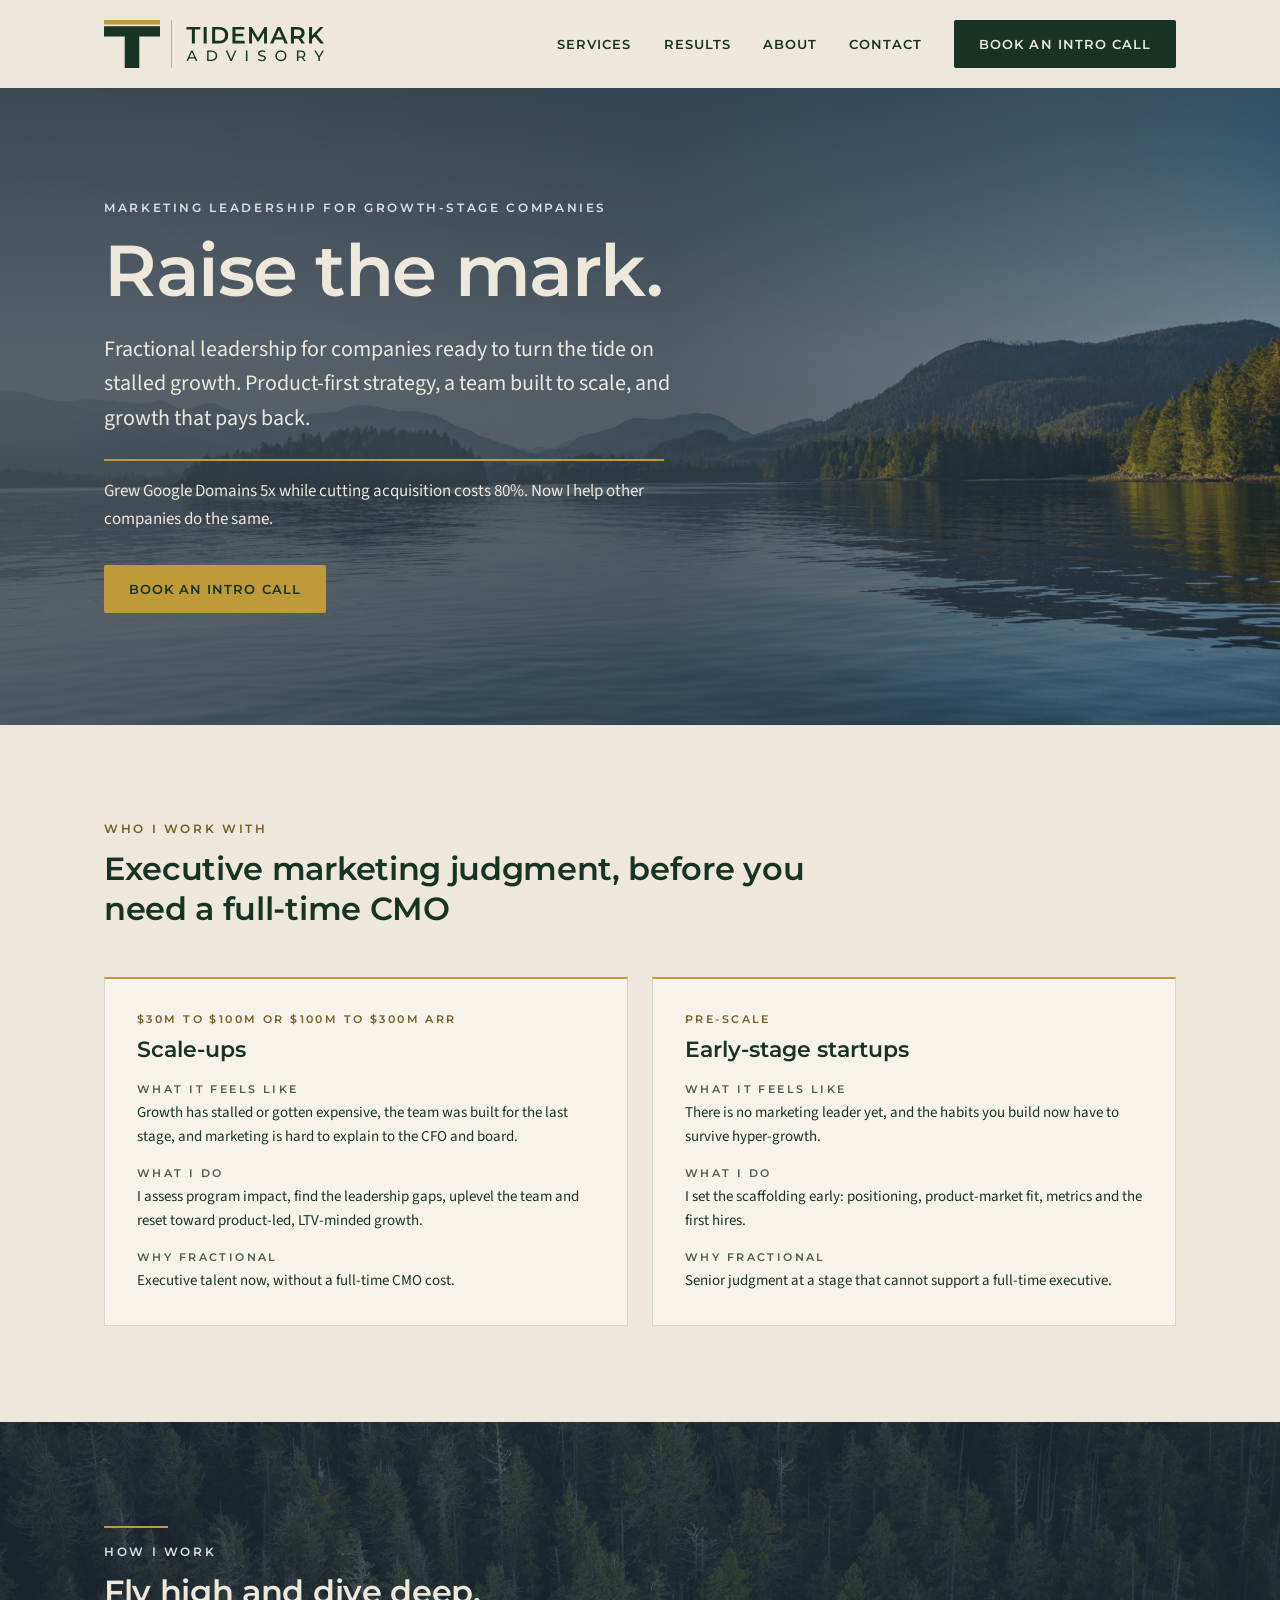
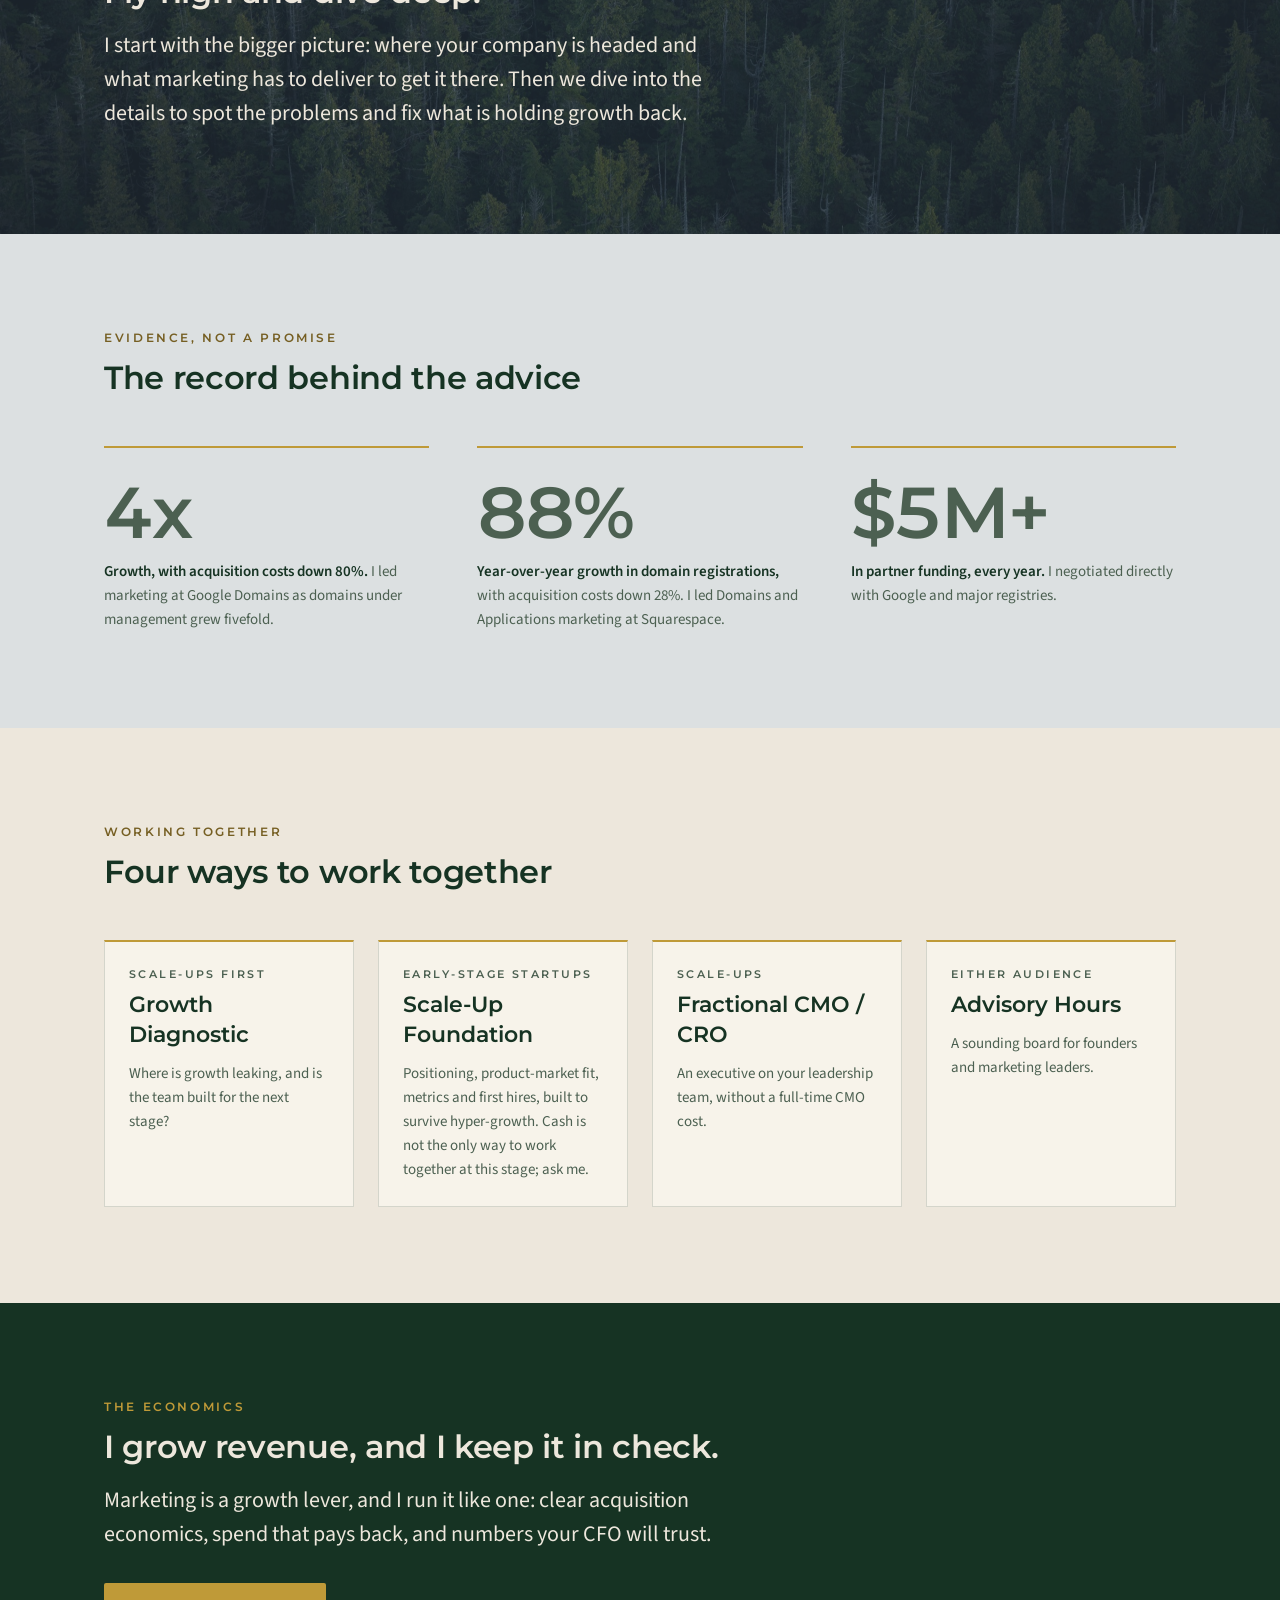
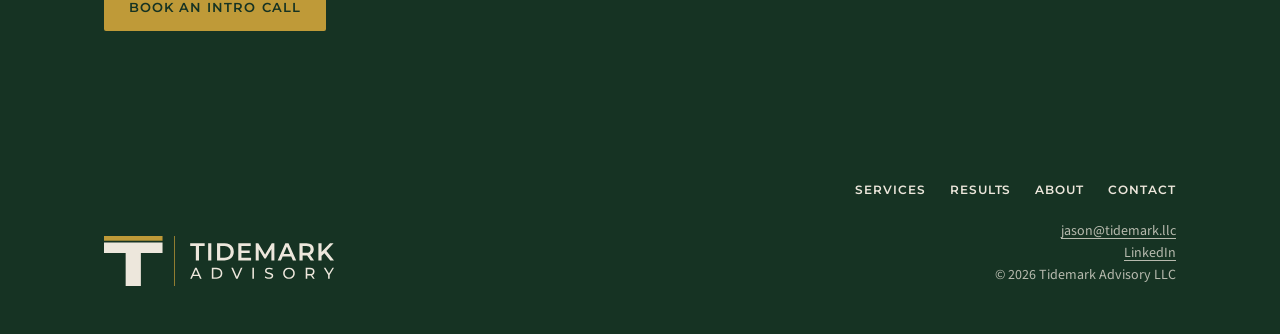
==== index.html @ 77594b55 "Refresh hero and About wording - Hero small label: "Marketing leadership for growth-stage companies"" ====
<!doctype html>
<html lang="en">
<head>
<meta charset="utf-8">
<meta name="viewport" content="width=device-width, initial-scale=1">
<title>Tidemark Advisory | Fractional CMO leadership</title>
<meta name="description" content="Fractional marketing leadership for companies ready to turn the tide on stalled growth. Product-first strategy, a team built to scale, and growth that pays back.">
<link rel="canonical" href="https://tidemark.llc/">
<meta property="og:type" content="website">
<meta property="og:site_name" content="Tidemark Advisory">
<meta property="og:title" content="Tidemark Advisory | Fractional CMO leadership">
<meta property="og:description" content="Fractional marketing leadership for companies ready to turn the tide on stalled growth. Product-first strategy, a team built to scale, and growth that pays back.">
<meta property="og:url" content="https://tidemark.llc/">
<meta property="og:image" content="https://tidemark.llc/assets/img/og-image.png">
<meta name="twitter:card" content="summary_large_image">
<link rel="icon" href="favicon.svg" type="image/svg+xml">
<link rel="icon" href="favicon-32.png" sizes="32x32" type="image/png">
<link rel="icon" href="favicon-16.png" sizes="16x16" type="image/png">
<link rel="apple-touch-icon" href="apple-touch-icon.png">
<link rel="manifest" href="site.webmanifest">
<meta name="theme-color" content="#163323" media="(prefers-color-scheme: light)">
<meta name="theme-color" content="#0E1A14" media="(prefers-color-scheme: dark)">
<link rel="preload" href="assets/fonts/Montserrat-Variable.woff2" as="font" type="font/woff2" crossorigin>
<link rel="preload" href="assets/fonts/SourceSans3-Variable.woff2" as="font" type="font/woff2" crossorigin>
<link rel="stylesheet" href="assets/css/site.css">
<script>document.documentElement.classList.add("js")</script>
<script src="assets/js/site.js" defer></script>
</head>
<body>
<a class="skip" href="#main">Skip to content</a>
<header class="site-header">
  <div class="wrap">
    <a class="brand" href="index.html"><picture><source media="(prefers-color-scheme: dark)" srcset="assets/img/tidemark-horizontal-reversed.svg"><img src="assets/img/tidemark-horizontal-color.svg" width="220" height="48" alt="Tidemark Advisory, home"></picture></a>
    <nav class="site-nav" aria-label="Main">
      <ul><li><a href="services.html">Services</a></li><li><a href="results.html">Results</a></li><li><a href="about.html">About</a></li><li><a href="contact.html">Contact</a></li></ul>
      <a class="btn btn-primary" href="contact.html">Book an intro call</a>
    </nav>
  </div>
</header>
<main id="main">

<section class="photo hero">
  <div class="shot"><img src="assets/img/photos/hero.jpg" width="2400" height="1600" alt=""></div>
  <div class="veil"></div>
  <div class="inner wrap">
    <p class="eyebrow">Marketing leadership for growth-stage companies</p>
    <h1 class="display">Raise the mark.</h1>
    <p class="lead">Fractional leadership for companies ready to turn the tide on stalled growth. Product-first strategy, a team built to scale, and growth that pays back.</p>
    <p class="support">Grew Google Domains 5x while cutting acquisition costs 80%. Now I help other companies do the same.</p>
    <p class="cta"><a class="btn btn-accent" href="contact.html">Book an intro call</a></p>
  </div>
</section>

<section class="section">
  <div class="wrap">
    <p class="eyebrow">Who I work with</p>
    <h2 class="h2">Executive marketing judgment, before you need a full-time CMO</h2>
    <div class="audiences">
      <article class="card">
        <p class="eyebrow sm">$30M to $100M or $100M to $300M ARR</p>
        <h3 class="h3">Scale-ups</h3>
        <dl class="body-sm">
          <dt>What it feels like</dt><dd>Growth has stalled or gotten expensive, the team was built for the last stage, and marketing is hard to explain to the CFO and board.</dd>
          <dt>What I do</dt><dd>I assess program impact, find the leadership gaps, uplevel the team and reset toward product-led, LTV-minded growth.</dd>
          <dt>Why fractional</dt><dd>Executive talent now, without a full-time CMO cost.</dd>
        </dl>
      </article>
      <article class="card">
        <p class="eyebrow sm">Pre-scale</p>
        <h3 class="h3">Early-stage startups</h3>
        <dl class="body-sm">
          <dt>What it feels like</dt><dd>There is no marketing leader yet, and the habits you build now have to survive hyper-growth.</dd>
          <dt>What I do</dt><dd>I set the scaffolding early: positioning, product-market fit, metrics and the first hires.</dd>
          <dt>Why fractional</dt><dd>Senior judgment at a stage that cannot support a full-time executive.</dd>
        </dl>
      </article>
    </div>
  </div>
</section>

<section class="photo photoband">
  <div class="shot"><img src="assets/img/photos/forest-canopy.jpg" width="2400" height="1600" alt="" loading="lazy"></div>
  <div class="veil"></div>
  <div class="inner wrap">
    <div class="rule"></div>
    <p class="eyebrow">How I work</p>
    <h2 class="h2">Fly high and dive deep.</h2>
    <p class="lead">I start with the bigger picture: where your company is headed and what marketing has to deliver to get it there. Then we dive into the details to spot the problems and fix what is holding growth back.</p>
  </div>
</section>

<section class="section cool">
  <div class="wrap">
    <p class="eyebrow">Evidence, not a promise</p>
    <h2 class="h2">The record behind the advice</h2>
    <div class="stats">
      <div class="stat"><p class="figure">5x</p><p class="body-sm"><b>Growth, with acquisition costs down 80%.</b> I led marketing at Google Domains as domains under management grew fivefold.</p></div>
      <div class="stat"><p class="figure">109%</p><p class="body-sm"><b>Year-over-year growth in domain registrations,</b> with acquisition costs down 28%. I led Domains and Applications marketing at Squarespace.</p></div>
      <div class="stat"><p class="figure">$5M+</p><p class="body-sm"><b>In partner funding, every year.</b> I negotiated directly with Google and major registries.</p></div>
    </div>
  </div>
</section>

<section class="section">
  <div class="wrap">
    <p class="eyebrow">Working together</p>
    <h2 class="h2">Four ways to work together</h2>
    <div class="offers">
      <article class="card"><p class="eyebrow sm">Scale-ups first</p><h3 class="h3">Growth Diagnostic</h3><p class="body-sm">Where is growth leaking, and is the team built for the next stage?</p></article>
      <article class="card"><p class="eyebrow sm">Early-stage startups</p><h3 class="h3">Scale-Up Foundation</h3><p class="body-sm">Positioning, product-market fit, metrics and first hires, built to survive hyper-growth. Cash is not the only way to work together at this stage; ask me.</p></article>
      <article class="card"><p class="eyebrow sm">Scale-ups</p><h3 class="h3">Fractional CMO / CRO</h3><p class="body-sm">An executive on your leadership team, without a full-time CMO cost.</p></article>
      <article class="card"><p class="eyebrow sm">Either audience</p><h3 class="h3">Advisory Hours</h3><p class="body-sm">A sounding board for founders and marketing leaders.</p></article>
    </div>
  </div>
</section>

<section class="band">
  <div class="wrap">
    <p class="eyebrow">The economics</p>
    <h2 class="h2">I grow revenue, and I keep it in check.</h2>
    <p class="lead">Marketing is a growth lever, and I run it like one: clear acquisition economics, spend that pays back, and numbers your CFO will trust.</p>
    <a class="btn btn-accent" href="contact.html">Book an intro call</a>
  </div>
</section>
</main>
<footer class="site-footer">
  <div class="wrap">
    <a href="index.html"><img src="assets/img/tidemark-horizontal-reversed.svg" width="230" height="50" alt="Tidemark Advisory"></a>
    <div class="meta">
      <ul><li><a href="services.html">Services</a></li><li><a href="results.html">Results</a></li><li><a href="about.html">About</a></li><li><a href="contact.html">Contact</a></li></ul>
      <p><a href="mailto:jason@tidemark.llc">jason@tidemark.llc</a><br><a href="https://www.linkedin.com/in/jasonsanio" target="_blank" rel="noopener noreferrer" aria-label="Jason Sanio on LinkedIn (opens in a new tab)">LinkedIn</a><br>© 2026 Tidemark Advisory LLC</p>
    </div>
  </div>
</footer>
</body>
</html>
---- assets/css/site.css ----
/* Tidemark Advisory — site styles. Values come from the Tidemark design system (tokens.json). */

@font-face { font-family: "Montserrat"; src: url("../fonts/Montserrat-Variable.woff2") format("woff2"); font-weight: 100 900; font-style: normal; font-display: swap; }
@font-face { font-family: "Source Sans 3"; src: url("../fonts/SourceSans3-Variable.woff2") format("woff2"); font-weight: 200 900; font-style: normal; font-display: swap; }
@font-face { font-family: "Source Sans 3"; src: url("../fonts/SourceSans3-Italic-Variable.woff2") format("woff2"); font-weight: 200 900; font-style: italic; font-display: swap; }

:root {
  /* brand */
  --forest-green: #163323;
  --cream-canvas: #EDE7DC;
  --burnished-gold: #BF9A38;
  --gold-ink: #765F23;
  --paper: #F7F3EA;
  --forest-lift: #1C3A2A;
  --slate: #2A3843;
  --mist: #DCE0E1;
  --overlay: #2A38439E;
  --veil-strong: #2A3843CC; /* 80%: behind hero text */
  --veil-top: #2A38438C;    /* 55%: extra weight at the very top, where the sky is brightest */
  --veil-soft: #2A384380;   /* 50%: lets the right side of the photo breathe */
  /* roles */
  --surface: var(--cream-canvas);
  --surface-raised: var(--paper);
  --surface-cool: var(--mist);
  --surface-inverse: var(--forest-green);
  --ink: var(--forest-green);
  --ink-muted: #4C6051;
  --ink-inverse: var(--cream-canvas);
  --accent: var(--burnished-gold);
  --accent-text: var(--gold-ink);
  --on-accent: var(--forest-green);
  --line: #16332326;
  --line-strong: #778476;
  --primary-bg: var(--forest-green);
  --primary-fg: var(--cream-canvas);
  --footer-bg: var(--forest-green);
  --ring: var(--forest-green);
  color-scheme: light dark;
  /* type */
  --font-display: "Montserrat", "Avenir Next", "Helvetica Neue", Arial, sans-serif;
  --font-body: "Source Sans 3", "Source Sans Pro", "Segoe UI", "Helvetica Neue", Arial, sans-serif;
  /* space */
  --space-1: 4px; --space-2: 8px; --space-3: 12px; --space-4: 16px; --space-5: 24px;
  --space-6: 32px; --space-7: 48px; --space-8: 64px; --space-9: 96px;
  --gutter: clamp(20px, 5vw, 64px);
  --section: clamp(64px, 9vw, 96px);
  --rule-mark: 2px;
  --radius-sm: 2px;
}

*, *::before, *::after { box-sizing: border-box; }
html { -webkit-text-size-adjust: 100%; }
body { margin: 0; background: var(--surface); color: var(--ink); font-family: var(--font-body); font-size: 17px; line-height: 28px; -webkit-font-smoothing: antialiased; }
h1, h2, h3, p, figure, blockquote, dl, dd { margin: 0; }
img { display: block; max-width: 100%; height: auto; }
a { color: inherit; }
:focus-visible { outline: 2px solid var(--ring); outline-offset: 3px; }
.on-dark :focus-visible, .hero :focus-visible, .band :focus-visible, .site-footer :focus-visible { outline-color: var(--burnished-gold); }

.wrap { width: 100%; max-width: 1200px; margin: 0 auto; padding-inline: var(--gutter); }
.skip { position: absolute; left: -9999px; top: 0; background: var(--forest-green); color: var(--cream-canvas); padding: 12px 16px; z-index: 10; }
.skip:focus { left: 16px; top: 16px; }

/* type */
.display { font-family: var(--font-display); font-weight: 600; font-size: clamp(44px, 6.4vw, 72px); line-height: 1.06; letter-spacing: -0.02em; }
.h1 { font-family: var(--font-display); font-weight: 600; font-size: clamp(34px, 4.6vw, 48px); line-height: 1.17; letter-spacing: -0.015em; }
.h2 { font-family: var(--font-display); font-weight: 600; font-size: clamp(26px, 3vw, 32px); line-height: 1.25; letter-spacing: -0.01em; }
.h3 { font-family: var(--font-display); font-weight: 600; font-size: 22px; line-height: 30px; }
.lead { font-size: clamp(19px, 2vw, 22px); line-height: 1.55; }
.body-sm { font-size: 15px; line-height: 24px; }
.eyebrow { font-family: var(--font-display); font-weight: 600; font-size: 12px; line-height: 16px; letter-spacing: 0.22em; text-transform: uppercase; color: var(--accent-text); }
.eyebrow.sm { font-size: 11px; }
.muted { color: var(--ink-muted); }

/* buttons */
.btn { font-family: var(--font-display); font-weight: 600; font-size: 13px; line-height: 16px; letter-spacing: .08em; text-transform: uppercase; min-height: 48px; padding: 0 var(--space-5); border-radius: var(--radius-sm); border: 1px solid transparent; display: inline-flex; align-items: center; justify-content: center; text-decoration: none; white-space: nowrap; }
.btn-primary { background: var(--primary-bg); color: var(--primary-fg); }
.btn-accent { background: var(--burnished-gold); color: var(--forest-green); }

/* header */
.site-header .wrap { min-height: 88px; display: flex; align-items: center; justify-content: space-between; gap: var(--space-5); }
.brand img { width: 220px; height: auto; }
.site-nav { display: flex; align-items: center; gap: var(--space-6); }
.site-nav ul { list-style: none; margin: 0; padding: 0; display: flex; gap: var(--space-6); }
.site-nav a:not(.btn) { font-family: var(--font-display); font-weight: 600; font-size: 13px; letter-spacing: .08em; text-transform: uppercase; text-decoration: none; padding: 8px 0; }
.site-nav a[aria-current="page"] { text-decoration: underline; text-decoration-color: var(--burnished-gold); text-decoration-thickness: 2px; text-underline-offset: 8px; }

/* photo slots: a flat slate field until a photo is added inside .shot */
.photo { position: relative; overflow: hidden; background: var(--slate); color: var(--cream-canvas); }
.photo .shot, .photo .veil { position: absolute; inset: 0; }
.photo .shot img { width: 100%; height: 100%; object-fit: cover; }
.photo .veil { background: var(--overlay); }
.photo .inner { position: relative; }

/* home: hero */
.hero .veil { background: linear-gradient(180deg, var(--veil-top) 0%, transparent 42%), linear-gradient(90deg, var(--veil-strong) 0%, var(--veil-strong) 52%, var(--veil-soft) 100%); }
.hero .inner { padding-block: clamp(72px, 10vw, 112px); }
.hero .eyebrow { color: var(--mist); }
.hero h1 { margin-top: var(--space-4); }
.hero .lead { margin-top: var(--space-5); max-width: 600px; }
.hero .support { margin-top: var(--space-5); max-width: 560px; padding-top: var(--space-4); border-top: var(--rule-mark) solid var(--burnished-gold); }
.hero .cta { margin-top: var(--space-6); }

.section { padding-block: var(--section); }
.section h2 { margin-top: var(--space-3); max-width: 760px; }
.cool { background: var(--surface-cool); }
.raised { background: var(--surface-raised); }

.card { background: var(--surface-raised); border: 1px solid var(--line); border-top: var(--rule-mark) solid var(--burnished-gold); padding: var(--space-5); }
.card h3 { margin: var(--space-2) 0 var(--space-3); }

/* home: audiences */
.audiences { display: grid; grid-template-columns: repeat(2, 1fr); gap: var(--space-5); margin-top: var(--space-7); }
.audiences .card { padding: clamp(24px, 3vw, 32px); }
.audiences dt { font-family: var(--font-display); font-weight: 600; font-size: 11px; line-height: 16px; letter-spacing: .22em; text-transform: uppercase; color: var(--ink-muted); margin-top: var(--space-4); }
.audiences dd { margin-top: var(--space-1); }

/* home: photo band */
.photoband .inner { padding-block: clamp(72px, 10vw, 104px); }
.photoband h2, .photoband p { max-width: 720px; }
.photoband .rule { width: 64px; height: var(--rule-mark); background: var(--burnished-gold); }
.photoband .eyebrow { margin-top: var(--space-4); color: var(--mist); }
.photoband h2 { margin-top: var(--space-3); }
.photoband p { margin-top: var(--space-4); max-width: 640px; }

/* stats */
.stats { display: grid; grid-template-columns: repeat(3, 1fr); gap: var(--space-7); margin-top: var(--space-7); }
.stat { border-top: var(--rule-mark) solid var(--burnished-gold); padding-top: var(--space-4); }
.figure { font-variant-numeric: tabular-nums; font-family: var(--font-display); font-weight: 600; font-size: 72px; line-height: 72px; height: 72px; letter-spacing: -0.03em; color: var(--accent-text); white-space: nowrap; }
.figure.word { font-size: 42px; line-height: 93.5px; letter-spacing: -0.01em; } /* shares the numerals' baseline */
.stat p { margin-top: var(--space-3); color: var(--ink-muted); }
.stat p b, .result p b { color: var(--ink); font-weight: 600; }

/* offers */
.offers { display: grid; grid-template-columns: repeat(4, 1fr); gap: var(--space-5); margin-top: var(--space-7); }
.offers .card p { color: var(--ink-muted); }

/* closing band */
.band { background: var(--surface-inverse); color: var(--ink-inverse); padding-block: var(--section); }
.band .eyebrow { color: var(--burnished-gold); }
.band h2 { margin-top: var(--space-3); max-width: 720px; }
.band .lead { margin-top: var(--space-4); max-width: 640px; }
.band .btn { margin-top: var(--space-6); }
.band.slim { padding-block: var(--space-7); }
.band.slim .wrap { display: flex; align-items: center; justify-content: space-between; gap: var(--space-5); flex-wrap: wrap; }
.band.slim h2 { margin: 0; }
.band.slim .btn { margin: 0; }

/* footer */
.site-footer { background: var(--footer-bg); color: var(--cream-canvas); padding-block: var(--space-7); }
.site-footer .wrap { display: flex; justify-content: space-between; align-items: flex-end; gap: var(--space-6); flex-wrap: wrap; }
.site-footer img { width: 230px; }
.site-footer ul { list-style: none; margin: 0 0 var(--space-4); padding: 0; display: flex; gap: var(--space-5); flex-wrap: wrap; }
.site-footer a { text-decoration: none; font-family: var(--font-display); font-weight: 600; font-size: 12px; letter-spacing: .08em; text-transform: uppercase; }
.site-footer p { font-size: 14px; line-height: 22px; color: #B7BAAE; }
.site-footer p a { font-family: inherit; font-weight: inherit; font-size: inherit; letter-spacing: normal; text-transform: none; text-decoration: underline; text-underline-offset: 3px; }
.site-footer .meta { text-align: right; }

/* inner pages */
.page-head { padding-block: clamp(56px, 8vw, 80px); border-bottom: 1px solid var(--line); }
.page-head h1 { margin-top: var(--space-3); max-width: 820px; }
.page-head .lead { margin-top: var(--space-4); max-width: 700px; }

.offer { display: grid; grid-template-columns: 320px 1fr; gap: var(--space-8); padding: var(--space-6) 0 var(--space-7); border-top: var(--rule-mark) solid var(--burnished-gold); }
.offer + .offer { margin-top: var(--space-2); }
.offer-list { margin-top: var(--space-7); }
.offer h2 { margin-top: var(--space-2); font-size: clamp(24px, 2.6vw, 28px); line-height: 1.3; }
.offer .row { display: grid; grid-template-columns: 196px 1fr; gap: var(--space-5); padding: var(--space-3) 0; border-top: 1px solid var(--line); }
.offer .row:first-child { border-top: 0; padding-top: 0; }
.offer dt { font-family: var(--font-display); font-weight: 600; font-size: 11px; line-height: 28px; letter-spacing: .22em; text-transform: uppercase; color: var(--ink-muted); }
.offer .hint { color: var(--ink-muted); font-style: italic; }
.channels { list-style: none; margin: var(--space-6) 0 0; padding: 0; display: grid; grid-template-columns: repeat(6, 1fr); gap: var(--space-5); }
.channels li { border-top: 1px solid var(--line-strong); padding-top: var(--space-3); font-family: var(--font-display); font-weight: 600; font-size: 15px; line-height: 22px; }

.results { display: grid; grid-template-columns: repeat(3, 1fr); gap: var(--space-5); margin-top: var(--space-6); }
.result { background: var(--surface-raised); border: 1px solid var(--line); border-top: var(--rule-mark) solid var(--burnished-gold); padding: var(--space-6) var(--space-5) var(--space-5); }
.result .figure { margin-top: var(--space-4); }
.result h3 { margin-top: var(--space-3); }
.result p { margin-top: var(--space-2); color: var(--ink-muted); }
.moment { margin-top: var(--space-5); background: var(--surface-inverse); color: var(--ink-inverse); padding: clamp(40px, 6vw, 64px); }
.moment .bar { width: 96px; height: 4px; background: var(--burnished-gold); }
.moment .eyebrow { margin-top: var(--space-5); color: var(--burnished-gold); }
.moment h2 { margin-top: var(--space-3); max-width: 900px; font-size: clamp(28px, 3.6vw, 40px); line-height: 1.3; }
.nowrap { white-space: nowrap; }

.about { display: grid; grid-template-columns: 360px 1fr; gap: var(--space-8); }
.about .side { align-self: start; }
.portrait { width: 100%; aspect-ratio: 1 / 1; object-fit: cover; }
.idcard { background: var(--surface-inverse); color: var(--ink-inverse); padding: var(--space-6); }
.idcard .bar { width: 64px; height: 4px; background: var(--burnished-gold); }
.idcard h2 { margin-top: var(--space-4); font-family: var(--font-display); font-weight: 600; font-size: 22px; line-height: 30px; }
.idcard .role { margin-top: var(--space-1); }
.idcard ul { list-style: none; margin: var(--space-5) 0 0; padding: 0; }
.idcard li { border-top: 1px solid var(--line-strong); padding: var(--space-3) 0; }
.idcard li b { display: block; font-family: var(--font-display); font-weight: 600; font-size: 11px; line-height: 16px; letter-spacing: .22em; text-transform: uppercase; color: var(--burnished-gold); }
.bio p + p { margin-top: var(--space-4); }
.candid { width: 100%; aspect-ratio: 3 / 2; object-fit: cover; object-position: 50% 20%; filter: saturate(.88); margin: var(--space-6) 0; }
.bio .fun { margin-top: var(--space-6); padding-top: var(--space-4); border-top: var(--rule-mark) solid var(--burnished-gold); color: var(--ink-muted); }

.contact { display: grid; grid-template-columns: 1fr 440px; gap: var(--space-8); align-items: start; }
.contact h1 { margin-top: var(--space-3); }
.contact .lead { margin-top: var(--space-4); max-width: 560px; }
.book { background: var(--surface-inverse); color: var(--ink-inverse); padding: var(--space-6); }
.book .eyebrow { color: var(--burnished-gold); }
.book .btn { margin-top: var(--space-4); }
.book hr { border: 0; border-top: 1px solid var(--line-strong); margin: var(--space-5) 0 var(--space-4); }
.book .email { margin-top: var(--space-1); }
.book .social { margin-top: var(--space-2); }

/* responsive */
@media (max-width: 1040px) {
  .offers { grid-template-columns: repeat(2, 1fr); }
  .channels { grid-template-columns: repeat(3, 1fr); }
}
@media (max-width: 880px) {
  .site-header .wrap { flex-wrap: wrap; padding-block: var(--space-4); min-height: 0; }
  .brand img { width: 180px; }
  .site-nav { width: 100%; justify-content: space-between; gap: var(--space-4); }
  .site-nav ul { gap: var(--space-4); overflow-x: auto; }
  .audiences, .stats, .results { grid-template-columns: 1fr; }
  .stats { gap: var(--space-6); }
  .offer { grid-template-columns: 1fr; gap: var(--space-4); }
  .about, .contact { grid-template-columns: 1fr; gap: var(--space-6); }
  .about .side { max-width: 440px; }
  .site-footer .meta { text-align: left; }
  .hero .veil { background: linear-gradient(180deg, var(--veil-top) 0%, transparent 42%), var(--veil-strong); }
}
@media (max-width: 600px) {
  body { font-size: 16px; line-height: 26px; }
  .site-nav { flex-wrap: wrap; }
  .site-nav .btn { width: 100%; }
  .offers { grid-template-columns: 1fr; }
  .channels { grid-template-columns: repeat(2, 1fr); }
  .offer .row { grid-template-columns: 1fr; gap: var(--space-1); }
  .hero .btn, .band .btn, .book .btn { width: 100%; }
  .figure { font-size: 60px; line-height: 64px; height: 64px; }
  .figure.word { font-size: 38px; line-height: 79.7px; }
}

/* motion: small, quick, and only on things you can click */
:root { --ease: cubic-bezier(.2, .8, .2, 1); --t: 200ms; }

.btn { transition: transform var(--t) var(--ease), box-shadow var(--t) var(--ease), filter var(--t) var(--ease); }
.btn:active { transform: translateY(0) scale(.98); box-shadow: none; filter: brightness(.97); transition-duration: 80ms; }

/* menu and footer links: a gold line draws in from the left */
.site-nav a:not(.btn), .site-footer ul a { background: linear-gradient(var(--burnished-gold), var(--burnished-gold)) no-repeat 0 100% / 0 2px; transition: background-size var(--t) var(--ease); }
.site-footer ul a { padding-block: 4px; }
.site-nav a:not(.btn):focus-visible, .site-footer ul a:focus-visible { background-size: 100% 2px; }

/* email and LinkedIn links, and the logo */
.site-footer p a, .book .email a, .book .social a { text-decoration: underline; text-underline-offset: 3px; text-decoration-color: currentColor; transition: color var(--t) var(--ease), text-decoration-color var(--t) var(--ease); }
.book .email a, .book .social a { text-decoration-thickness: 1px; }
.brand img, .site-footer .wrap > a img { transition: opacity var(--t) var(--ease); }

/* hover effects only where a pointer can hover (keeps touch screens from sticking) */
@media (hover: hover) {
  .btn:hover { transform: translateY(-2px); box-shadow: 0 10px 22px -10px rgba(22, 51, 35, .55); filter: brightness(1.06); }
  .btn:active:hover { transform: translateY(0) scale(.98); box-shadow: none; }
  .site-nav a:not(.btn):hover, .site-footer ul a:hover { background-size: 100% 2px; }
  .site-footer p a:hover, .book .email a:hover, .book .social a:hover { color: #fff; text-decoration-color: var(--burnished-gold); }
  .brand:hover img, .site-footer .wrap > a:hover img { opacity: .78; }
}

/* dark mode: follows the visitor's system setting. Same brand, deeper forest. */
@media (prefers-color-scheme: dark) {
  :root {
    --surface: #0E1A14;
    --surface-raised: #15261D;
    --surface-cool: #17232B;
    --surface-inverse: #1B3828;
    --ink: #EDE7DC;
    --ink-muted: #A8B5AB;
    --accent-text: var(--burnished-gold);
    --line: #EDE7DC24;
    --line-strong: #4F6054;
    --primary-bg: var(--cream-canvas);
    --primary-fg: var(--forest-green);
    --footer-bg: #09120D;
    --ring: var(--burnished-gold);
  }
  .portrait { filter: brightness(.92); }
  .candid { filter: saturate(.88) brightness(.9); }
  .skip { background: var(--cream-canvas); color: var(--forest-green); }
}

/* page motion: a soft rise on load and on scroll. Only active when site.js has added the "js" class. */
@keyframes rise { from { opacity: 0; transform: translateY(18px); } to { opacity: 1; transform: none; } }
@keyframes settle { from { transform: scale(1.06); } to { transform: scale(1); } }
.js .hero .inner > * { opacity: 0; animation: rise 800ms var(--ease) forwards; animation-delay: calc(120ms + var(--i, 0) * 110ms); }
.js .hero .inner > :nth-child(2) { --i: 1; }
.js .hero .inner > :nth-child(3) { --i: 2; }
.js .hero .inner > :nth-child(4) { --i: 3; }
.js .hero .inner > :nth-child(5) { --i: 4; }
.js .hero .shot img { animation: settle 1800ms var(--ease) both; }
.js .photo .shot { inset: -8% 0; will-change: transform; }
.js [data-reveal] { opacity: 0; transform: translateY(18px); transition: opacity 700ms var(--ease), transform 700ms var(--ease); transition-delay: calc(var(--i, 0) * 70ms); }
.js [data-reveal].in { opacity: 1; transform: none; }
.js .rule[data-reveal], .js .bar[data-reveal] { opacity: 1; transform: scaleX(0); transform-origin: left center; transition-duration: 900ms; }
.js .rule[data-reveal].in, .js .bar[data-reveal].in { transform: scaleX(1); }

@media print { .js [data-reveal], .js .hero .inner > * { opacity: 1 !important; transform: none !important; animation: none !important; } }

/* visitors who ask their device for less motion get none */
@media (prefers-reduced-motion: reduce) {
  * { scroll-behavior: auto !important; }
  *, *::before, *::after { transition-duration: .01ms !important; }
  .btn:hover, .btn:active { transform: none; }
}
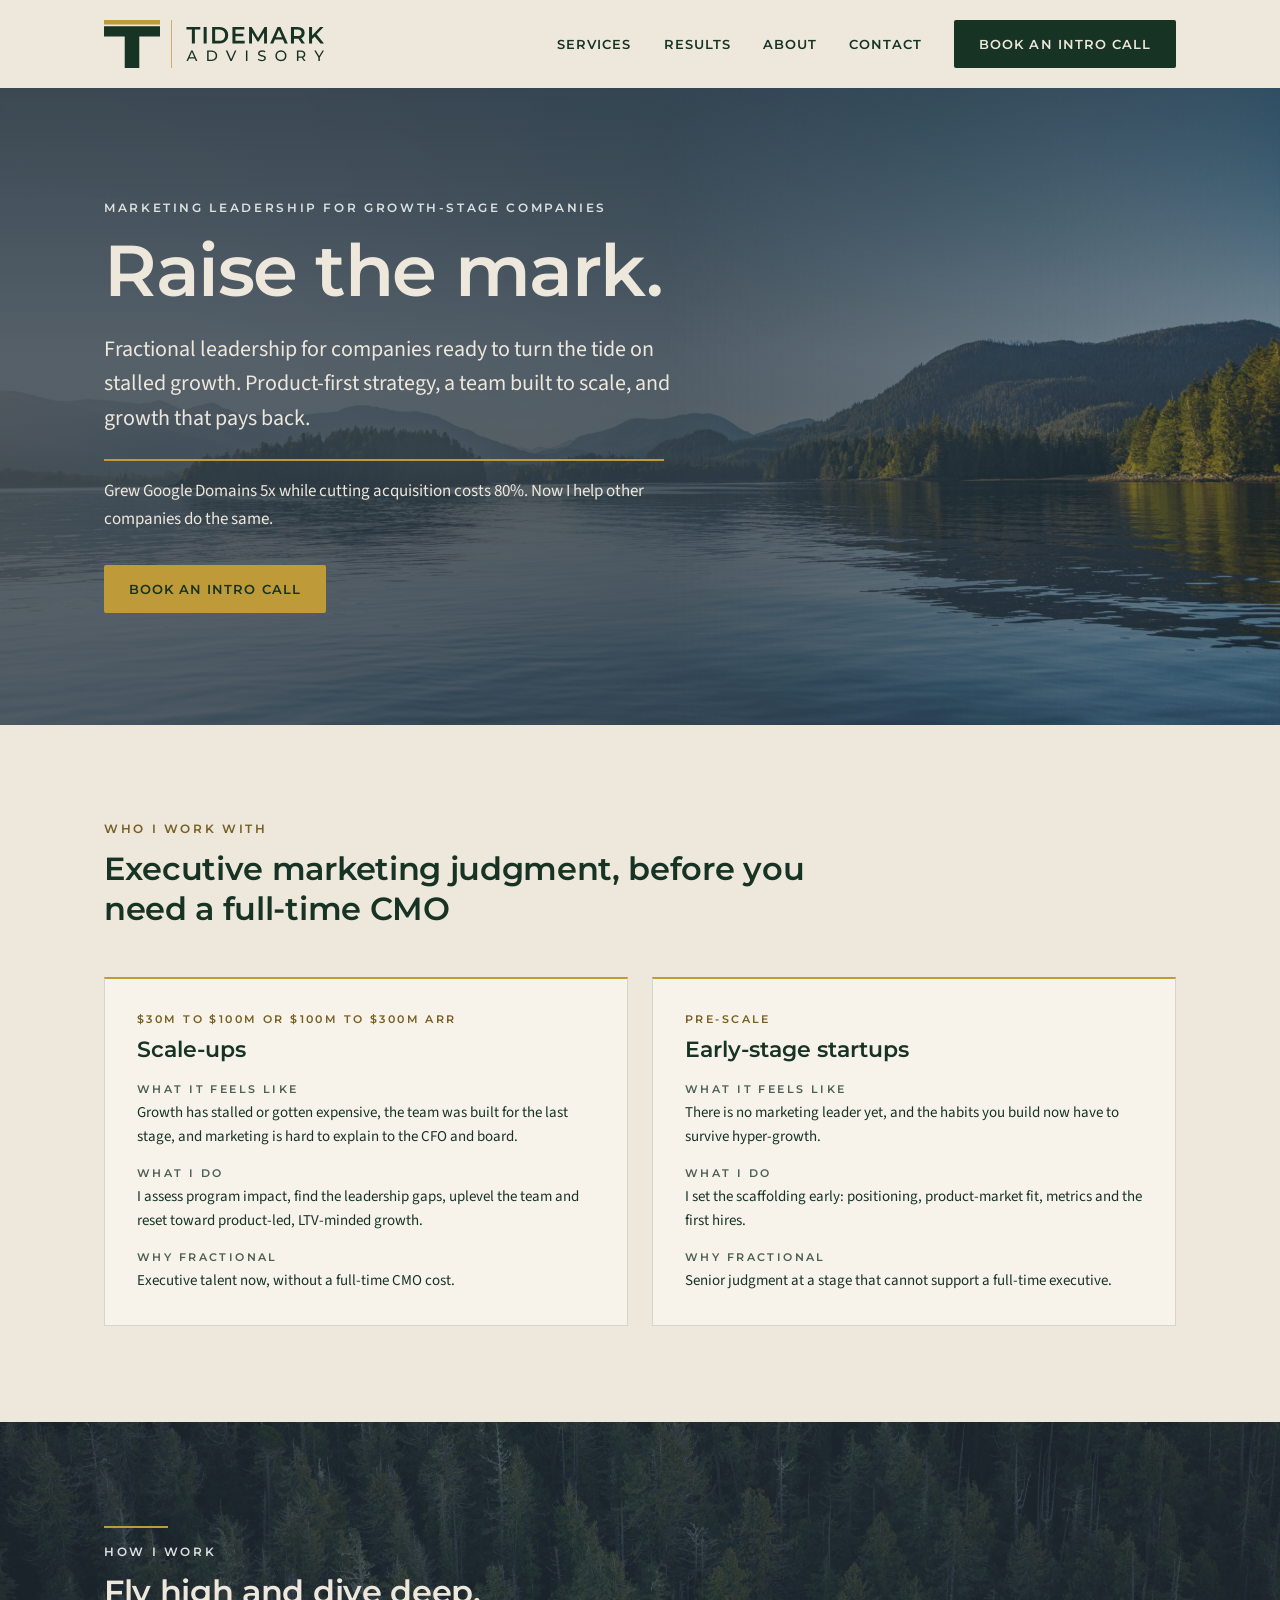
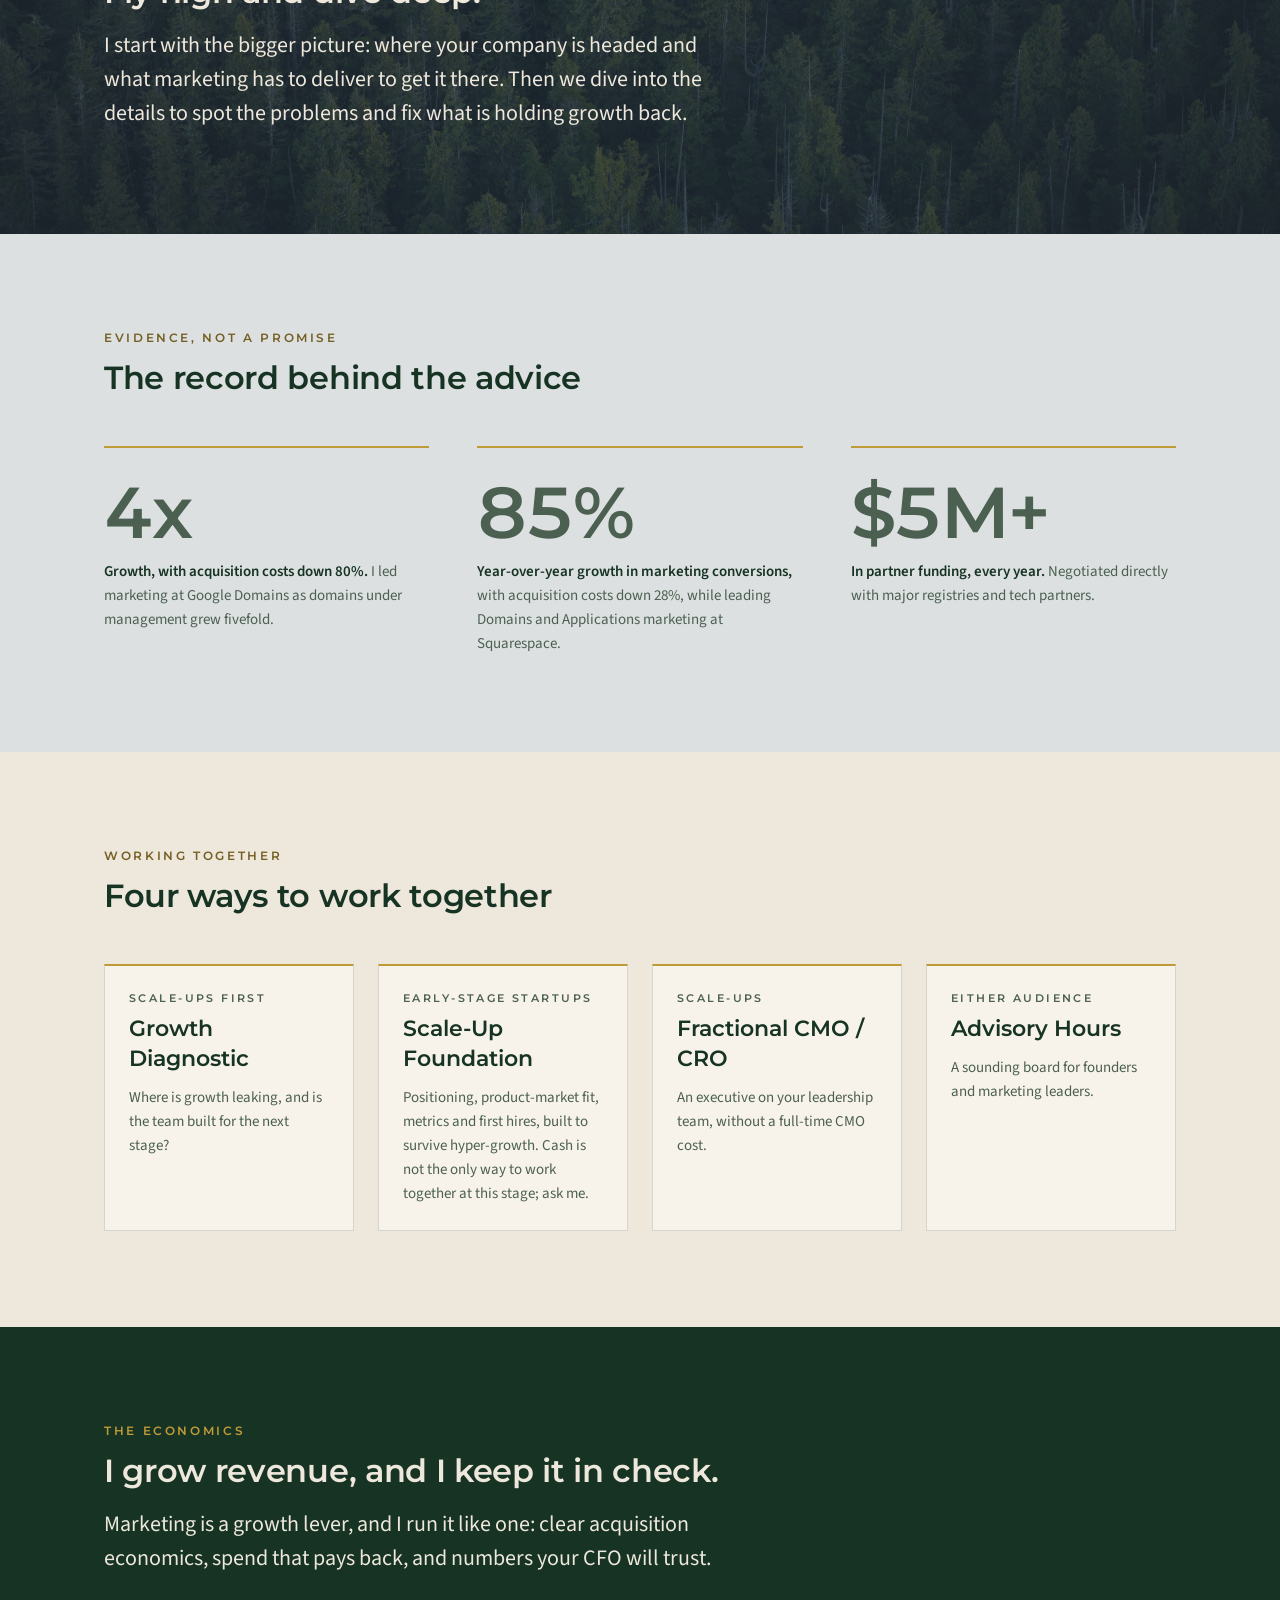
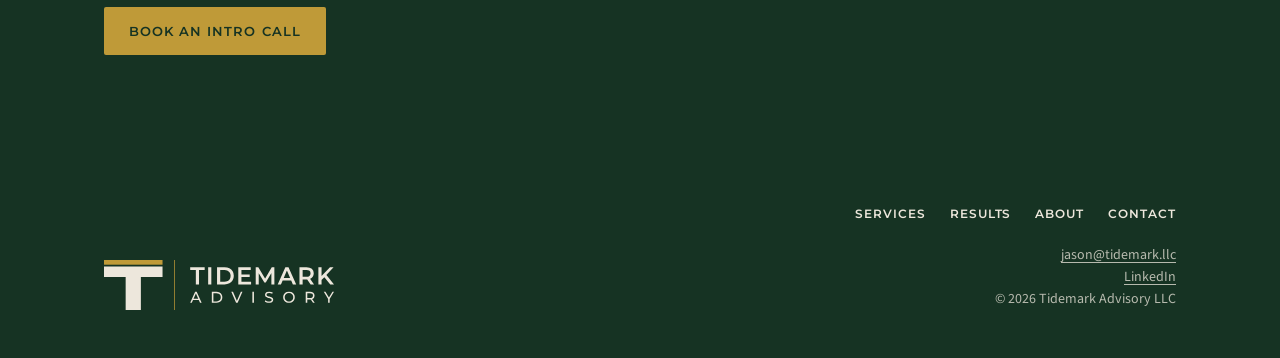
==== commit a5a5532f: "Tighten About and stat copy - About heading "Fly high and dive deep" with an intro that leads with  " ====
--- a/index.html
+++ b/index.html
@@ -95,8 +95,8 @@
     <h2 class="h2">The record behind the advice</h2>
     <div class="stats">
       <div class="stat"><p class="figure">5x</p><p class="body-sm"><b>Growth, with acquisition costs down 80%.</b> I led marketing at Google Domains as domains under management grew fivefold.</p></div>
-      <div class="stat"><p class="figure">109%</p><p class="body-sm"><b>Year-over-year growth in domain registrations,</b> with acquisition costs down 28%. I led Domains and Applications marketing at Squarespace.</p></div>
-      <div class="stat"><p class="figure">$5M+</p><p class="body-sm"><b>In partner funding, every year.</b> I negotiated directly with Google and major registries.</p></div>
+      <div class="stat"><p class="figure">109%</p><p class="body-sm"><b>Year-over-year growth in marketing conversions,</b> with acquisition costs down 28%, while leading Domains and Applications marketing at Squarespace.</p></div>
+      <div class="stat"><p class="figure">$5M+</p><p class="body-sm"><b>In partner funding, every year.</b> Negotiated directly with major registries and tech partners.</p></div>
     </div>
   </div>
 </section>
--- a/assets/css/site.css
+++ b/assets/css/site.css
@@ -58,7 +58,7 @@
 .on-dark :focus-visible, .hero :focus-visible, .band :focus-visible, .site-footer :focus-visible { outline-color: var(--burnished-gold); }
 
 .wrap { width: 100%; max-width: 1200px; margin: 0 auto; padding-inline: var(--gutter); }
-.skip { position: absolute; left: -9999px; top: 0; background: var(--forest-green); color: var(--cream-canvas); padding: 12px 16px; z-index: 10; }
+.skip { position: absolute; left: -9999px; top: 0; background: var(--forest-green); color: var(--cream-canvas); padding: 12px 16px; z-index: 30; }
 .skip:focus { left: 16px; top: 16px; }
 
 /* type */
@@ -299,6 +299,17 @@
 .js .rule[data-reveal], .js .bar[data-reveal] { opacity: 1; transform: scaleX(0); transform-origin: left center; transition-duration: 900ms; }
 .js .rule[data-reveal].in, .js .bar[data-reveal].in { transform: scaleX(1); }
 
+/* sticky header on computers and tablets: it stays put and slims down once you scroll. Phones keep it in the flow. */
+@media (min-width: 881px) {
+  html { scroll-padding-top: 80px; }
+  .site-header { position: sticky; top: 0; z-index: 20; background: var(--surface); transition: box-shadow var(--t) var(--ease); }
+  .site-header .wrap { transition: min-height var(--t) var(--ease); }
+  .brand img { transition: opacity var(--t) var(--ease), width var(--t) var(--ease); }
+  .site-header.is-scrolled { box-shadow: 0 1px 0 var(--line), 0 10px 24px -18px rgba(22, 51, 35, .45); }
+  .site-header.is-scrolled .wrap { min-height: 64px; }
+  .site-header.is-scrolled .brand img { width: 176px; }
+}
+
 @media print { .js [data-reveal], .js .hero .inner > * { opacity: 1 !important; transform: none !important; animation: none !important; } }
 
 /* visitors who ask their device for less motion get none */
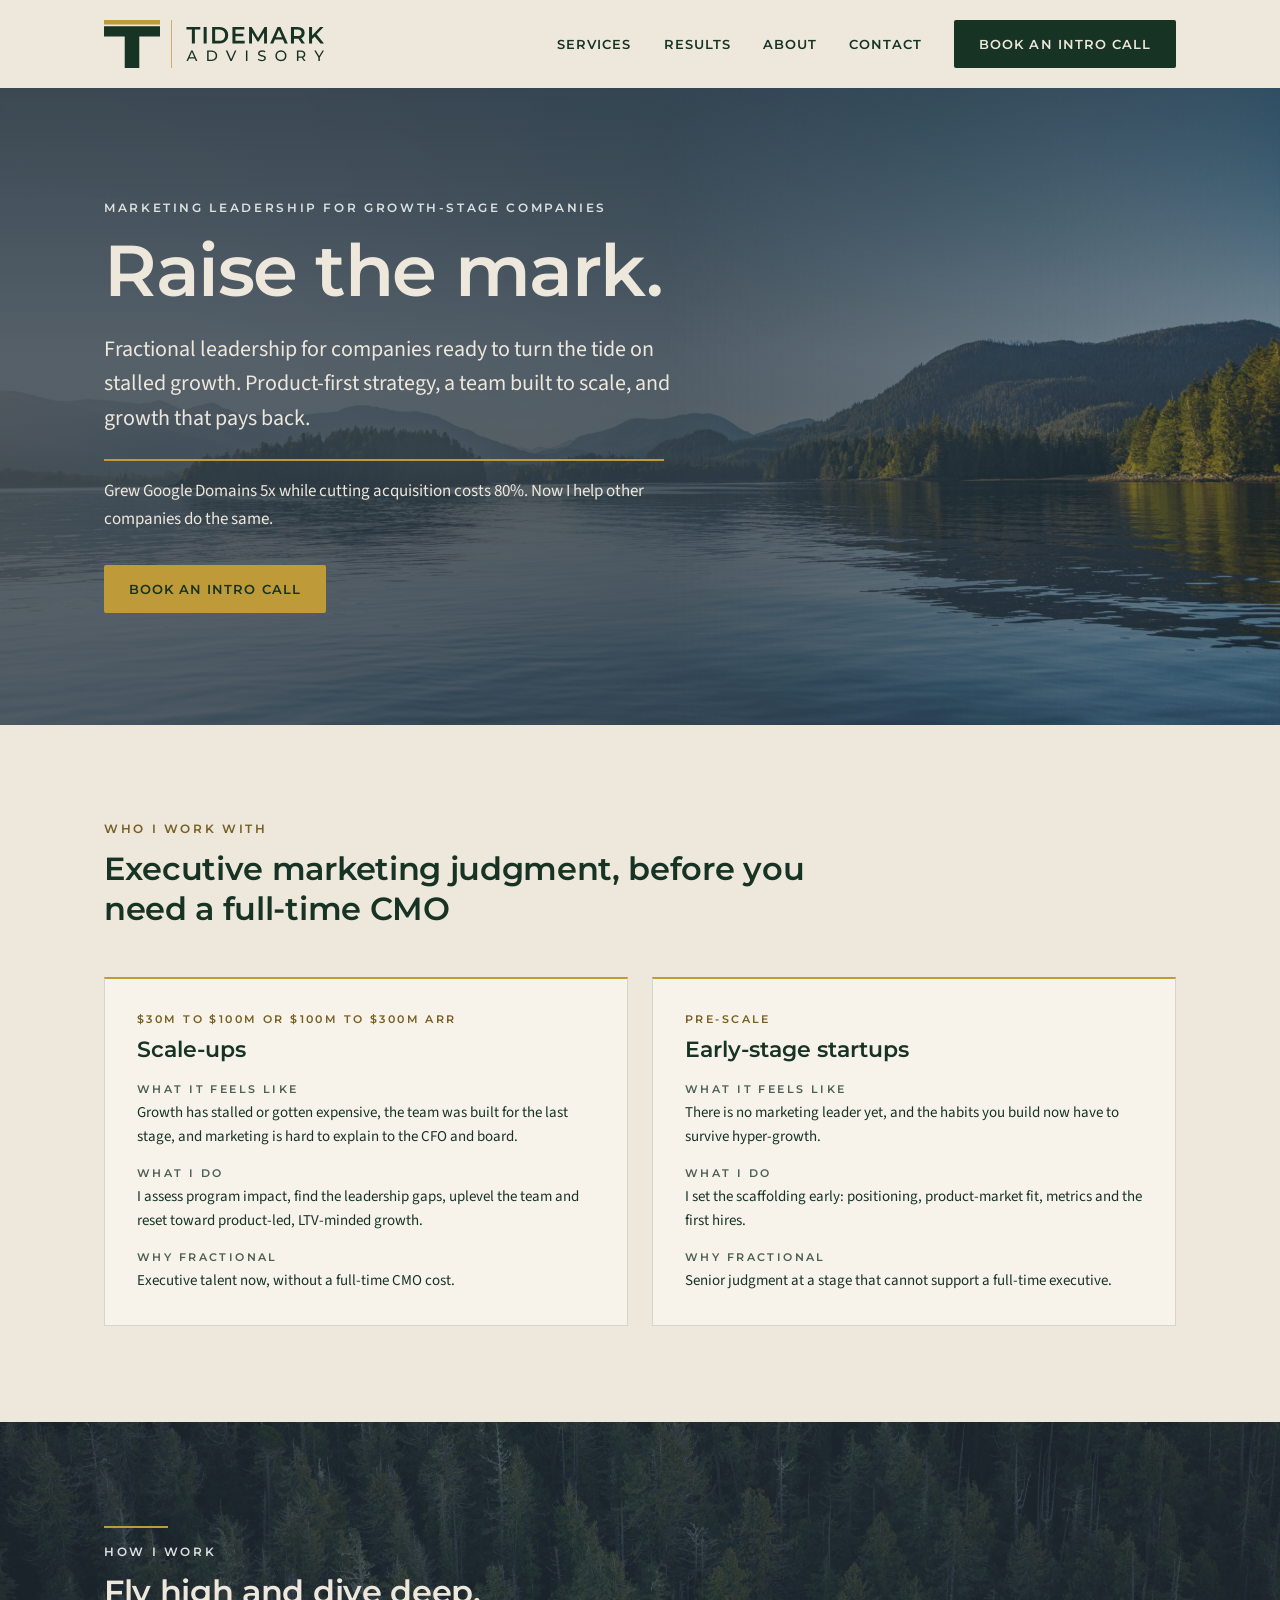
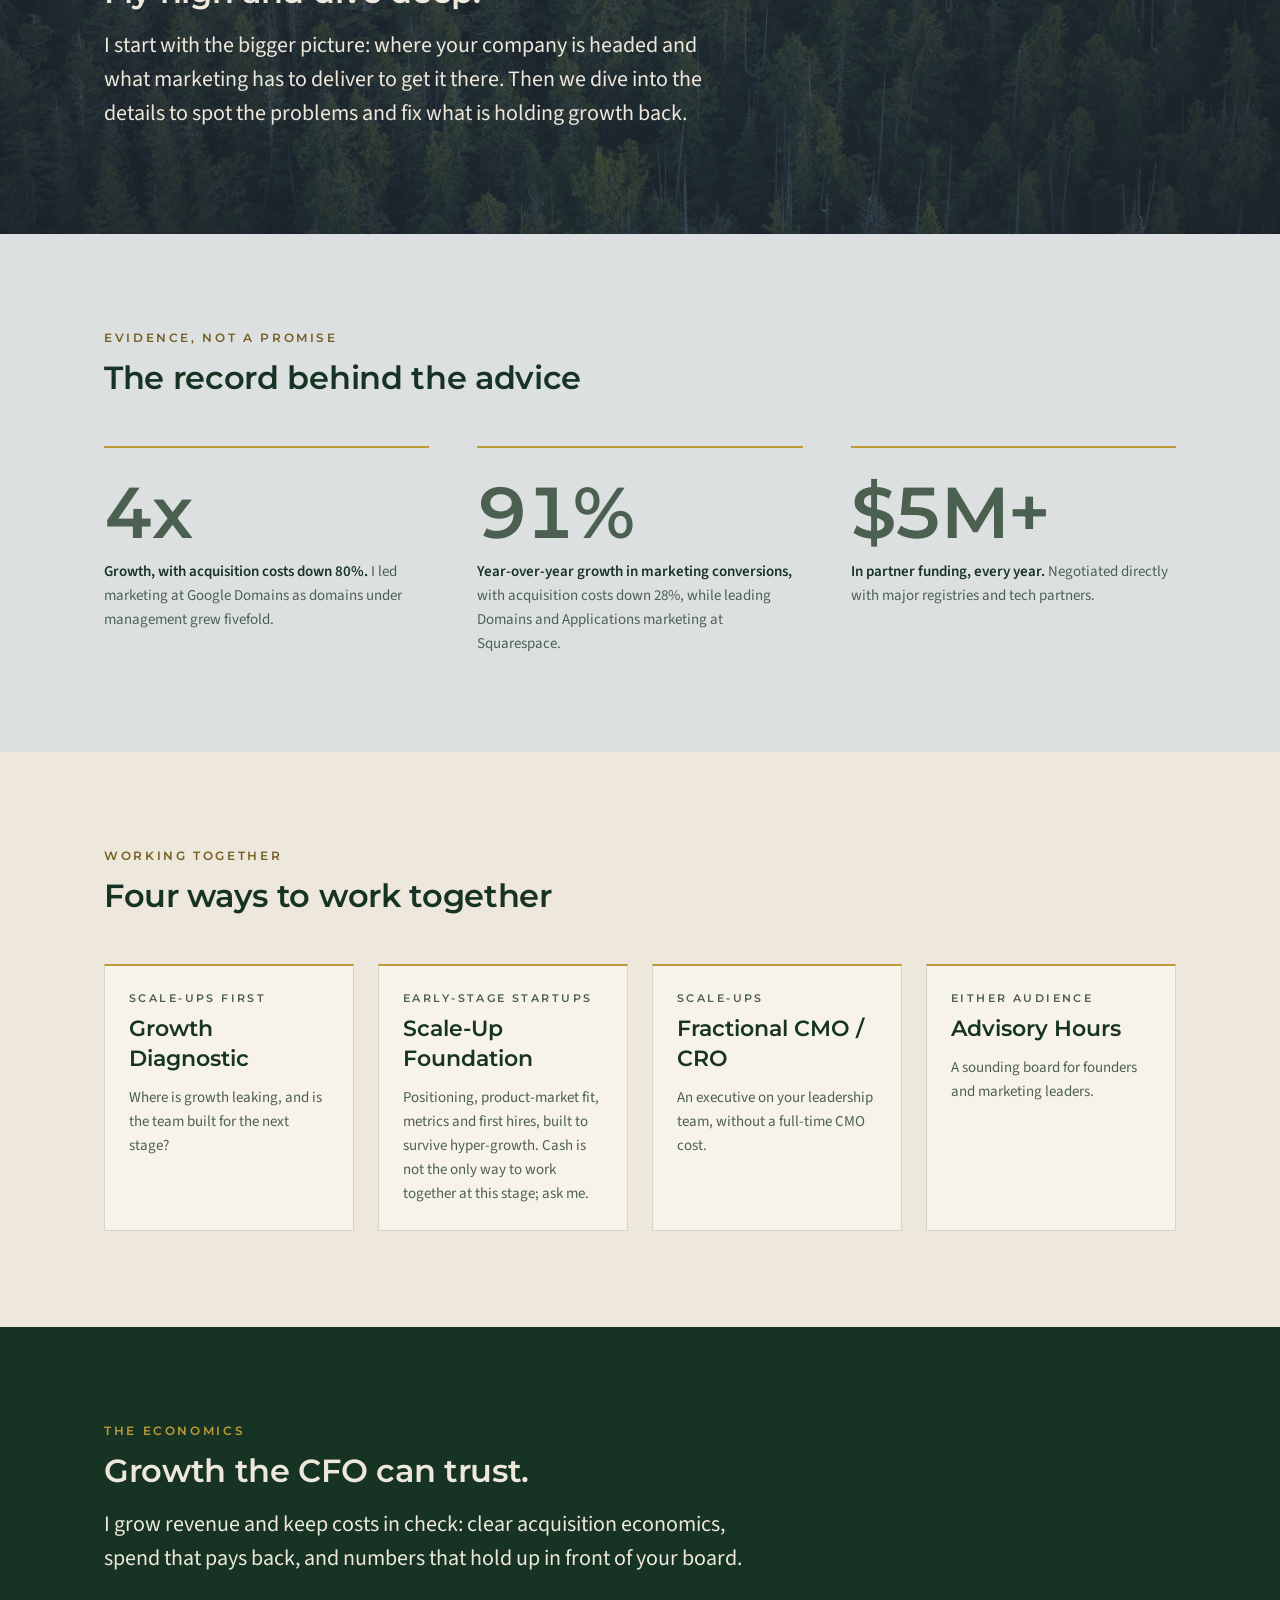
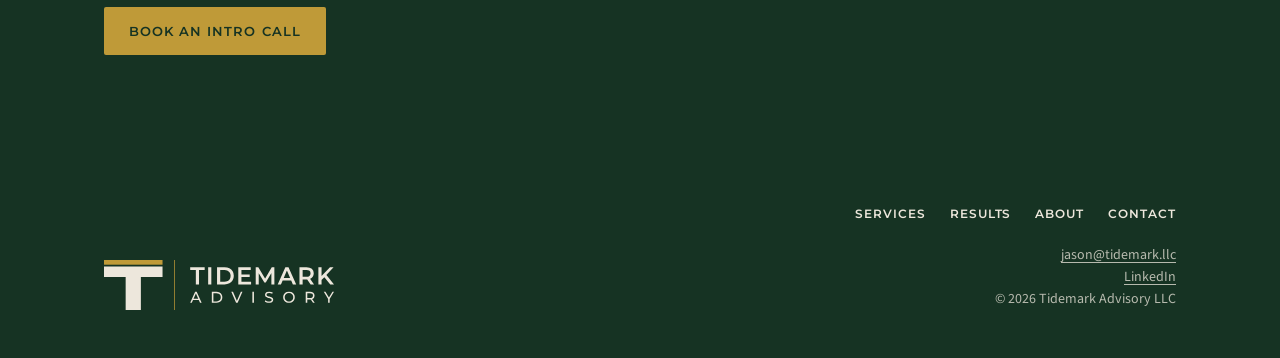
==== commit fc2a1ab3: "Reword the Home closing band Heading "Growth the CFO can trust." with body about growing revenue and" ====
--- a/index.html
+++ b/index.html
@@ -117,8 +117,8 @@
 <section class="band">
   <div class="wrap">
     <p class="eyebrow">The economics</p>
-    <h2 class="h2">I grow revenue, and I keep it in check.</h2>
-    <p class="lead">Marketing is a growth lever, and I run it like one: clear acquisition economics, spend that pays back, and numbers your CFO will trust.</p>
+    <h2 class="h2">Growth the CFO can trust.</h2>
+    <p class="lead">I grow revenue and keep costs in check: clear acquisition economics, spend that pays back, and numbers that hold up in front of your board.</p>
     <a class="btn btn-accent" href="contact.html">Book an intro call</a>
   </div>
 </section>
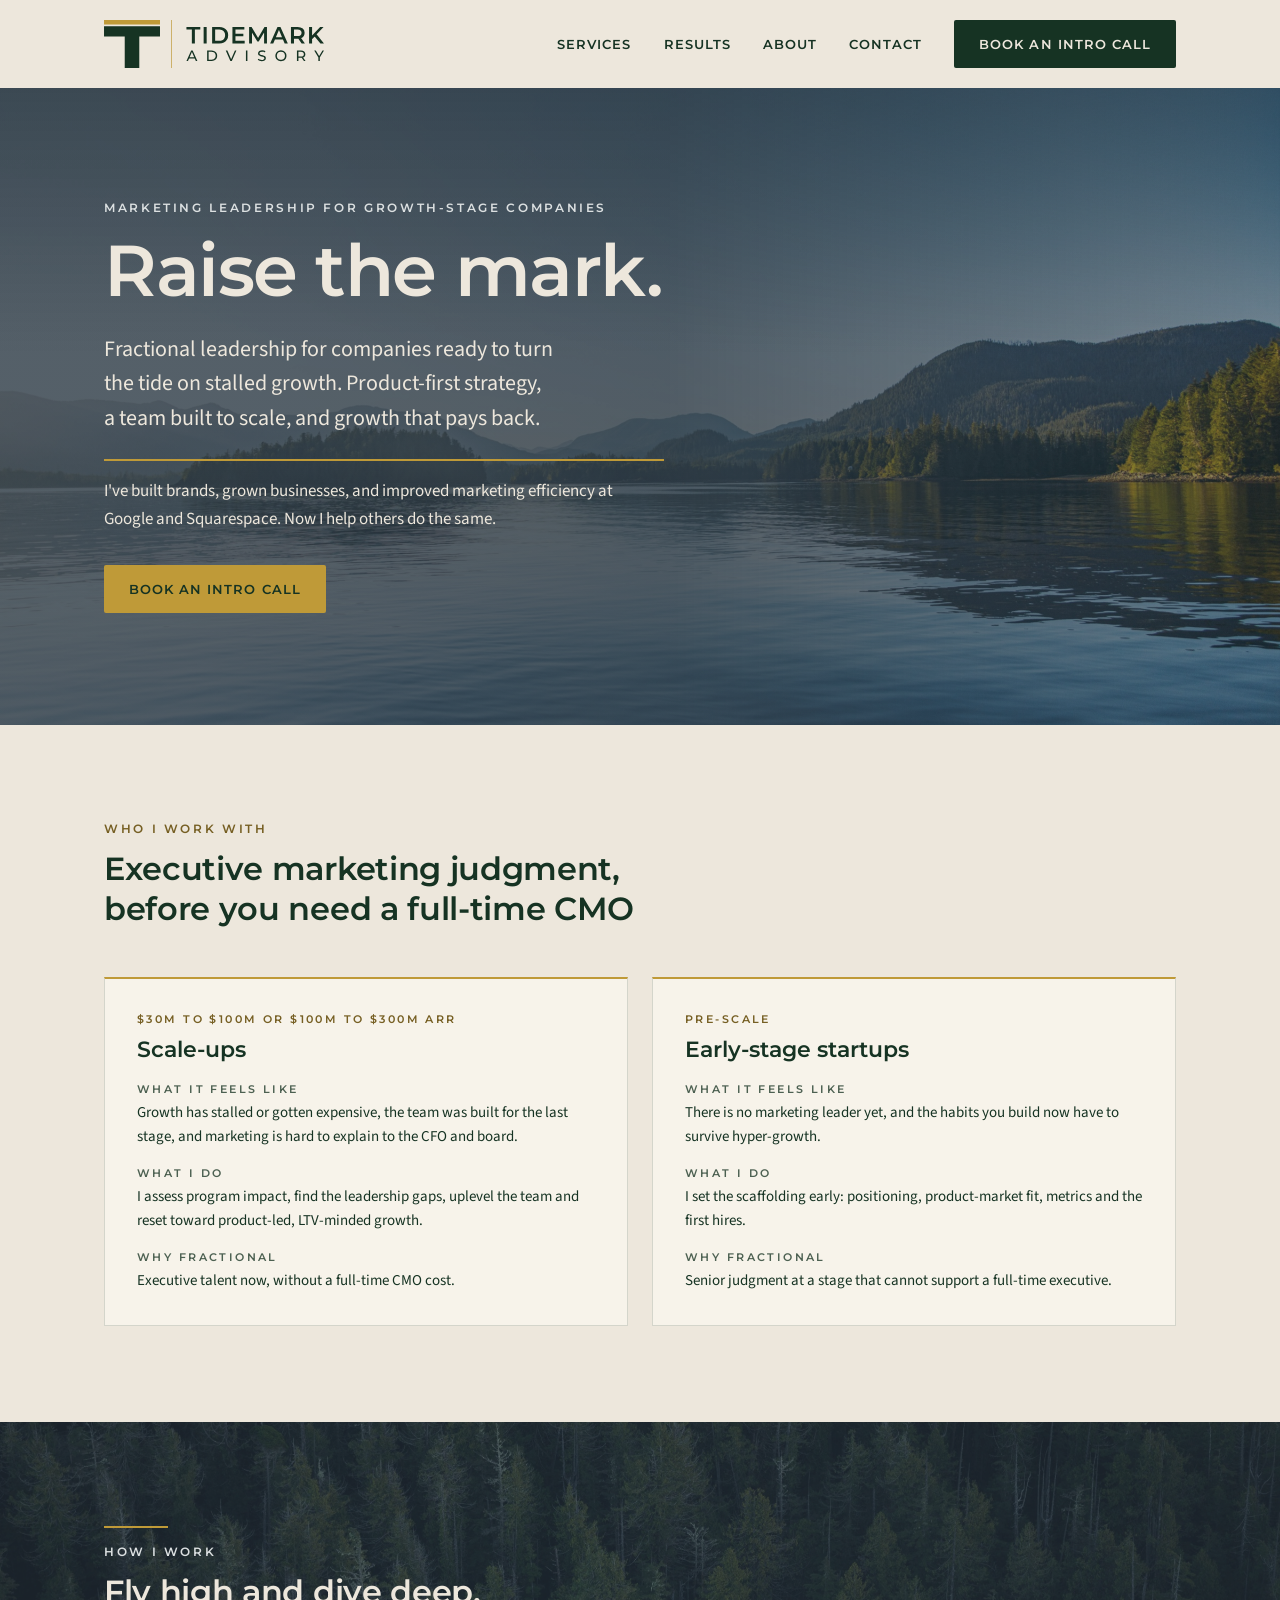
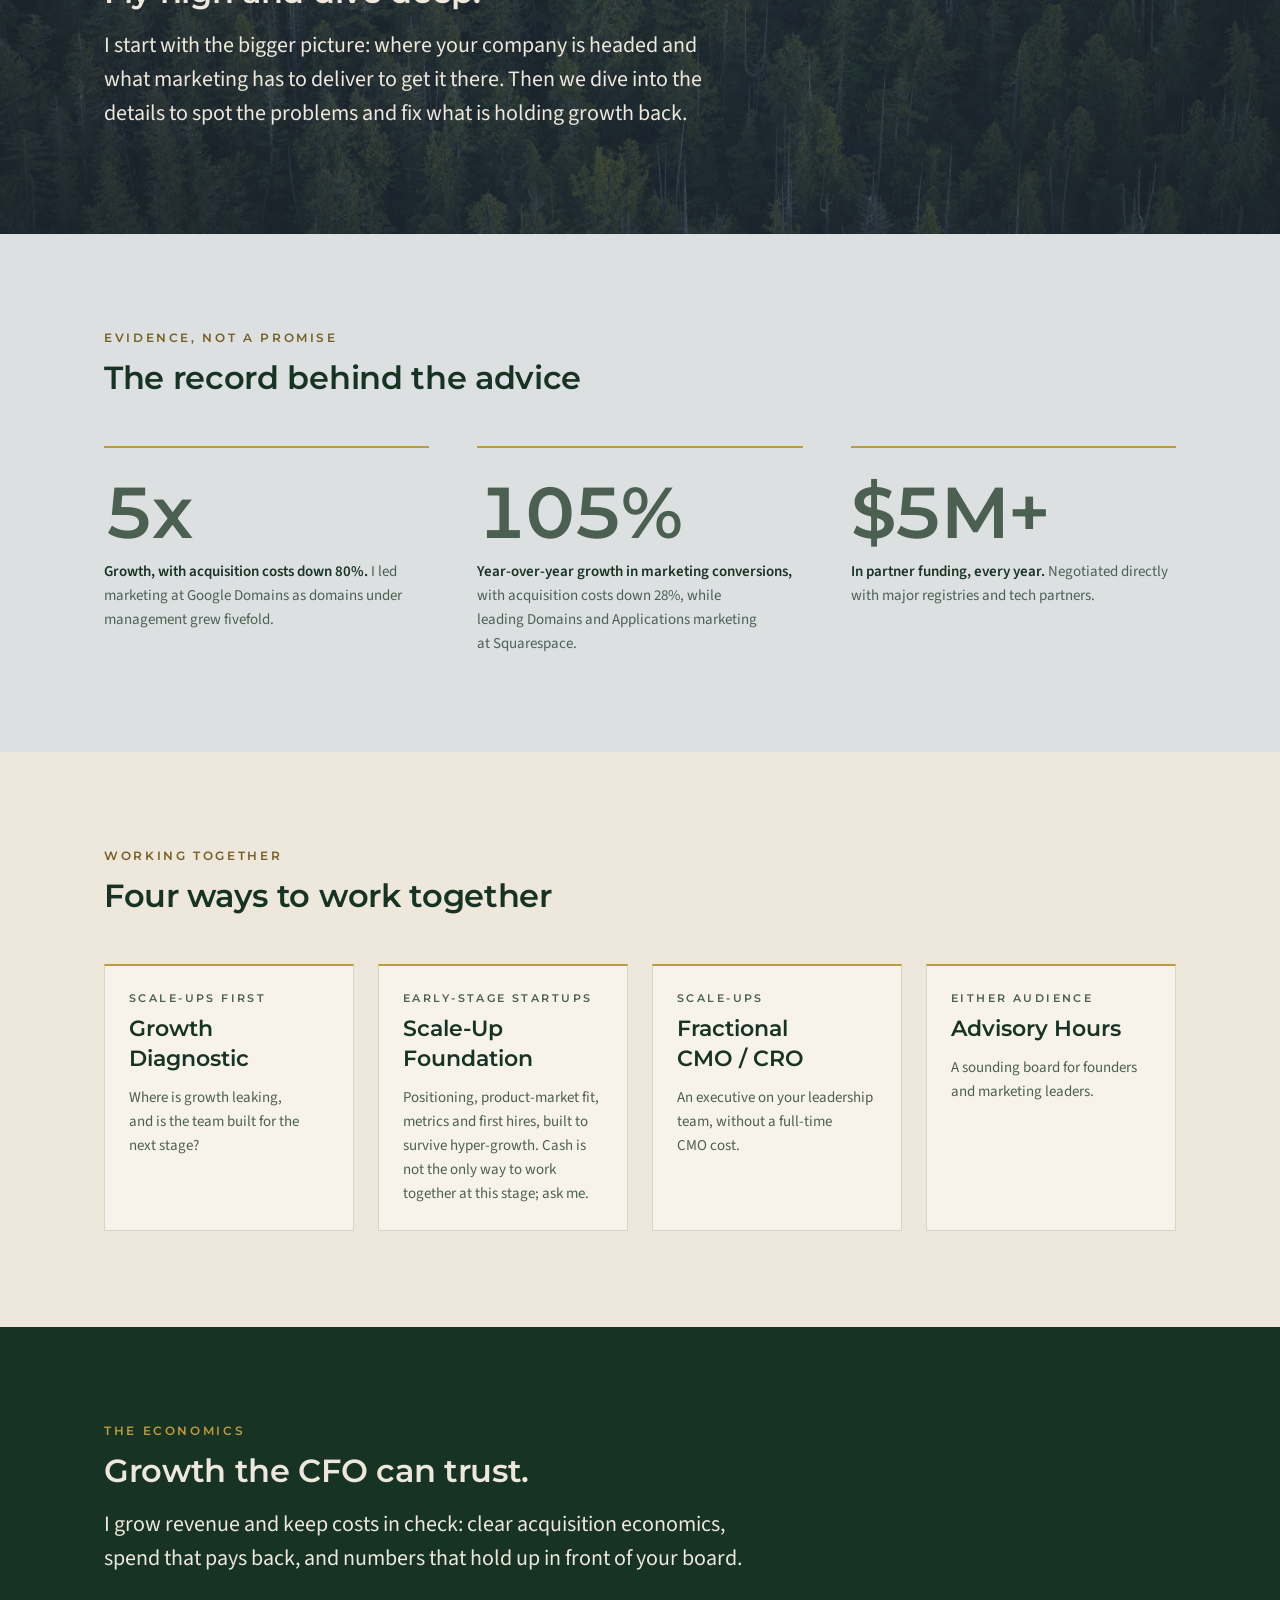
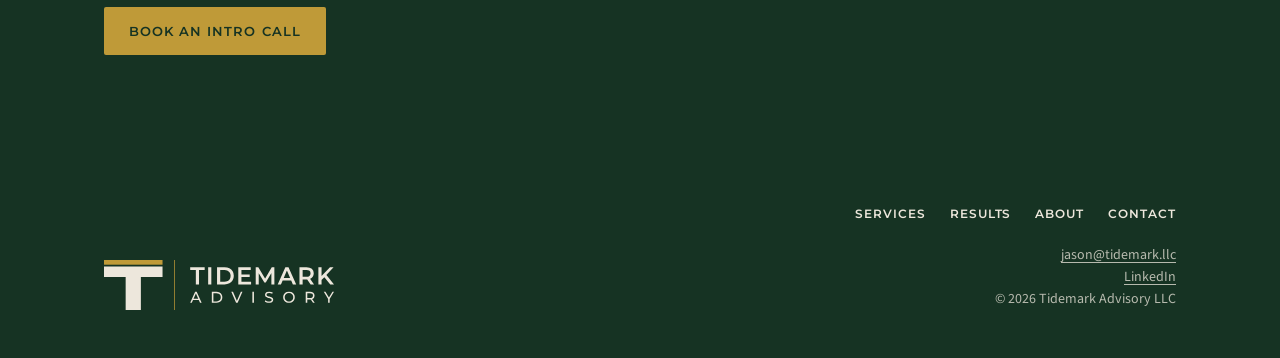
==== commit e115f784: "Tighten Results head, rewrite Home proof line, new Results headline - Results: short head with subhe" ====
--- a/index.html
+++ b/index.html
@@ -46,7 +46,7 @@
     <p class="eyebrow">Marketing leadership for growth-stage companies</p>
     <h1 class="display">Raise the mark.</h1>
     <p class="lead">Fractional leadership for companies ready to turn the tide on stalled growth. Product-first strategy, a team built to scale, and growth that pays back.</p>
-    <p class="support">Grew Google Domains 5x while cutting acquisition costs 80%. Now I help other companies do the same.</p>
+    <p class="support">I've built brands, grown businesses, and improved marketing efficiency at Google and Squarespace. Now I help others do the same.</p>
     <p class="cta"><a class="btn btn-accent" href="contact.html">Book an intro call</a></p>
   </div>
 </section>
--- a/assets/css/site.css
+++ b/assets/css/site.css
@@ -194,7 +194,7 @@
 .idcard li { border-top: 1px solid var(--line-strong); padding: var(--space-3) 0; }
 .idcard li b { display: block; font-family: var(--font-display); font-weight: 600; font-size: 11px; line-height: 16px; letter-spacing: .22em; text-transform: uppercase; color: var(--burnished-gold); }
 .bio p + p { margin-top: var(--space-4); }
-.candid { width: 100%; aspect-ratio: 3 / 2; object-fit: cover; object-position: 50% 20%; filter: saturate(.88); margin: var(--space-6) 0; }
+.candid { width: 100%; aspect-ratio: 11 / 8; object-fit: cover; object-position: 50% 28%; filter: saturate(.88); margin: var(--space-6) 0; }
 .bio .fun { margin-top: var(--space-6); padding-top: var(--space-4); border-top: var(--rule-mark) solid var(--burnished-gold); color: var(--ink-muted); }
 
 .contact { display: grid; grid-template-columns: 1fr 440px; gap: var(--space-8); align-items: start; }
@@ -318,3 +318,24 @@
   *, *::before, *::after { transition-duration: .01ms !important; }
   .btn:hover, .btn:active { transform: none; }
 }
+
+/* line breaks: no single word left alone on the last line */
+p, dd, li { text-wrap: pretty; }
+h1, h2, h3, .lead { text-wrap: balance; }
+
+/* results cards: share rows across the three cards so headings are centred in the same band and body text starts level */
+@media (min-width: 881px) {
+  .result { display: grid; grid-row: span 4; grid-template-rows: subgrid; }
+  .result h3 { align-self: center; }
+}
+
+/* link inside the brand-moments heading: gold underline, brightens on hover */
+.moment h2 a { text-decoration: underline; text-decoration-color: var(--burnished-gold); text-decoration-thickness: 2px; text-underline-offset: 6px; transition: text-decoration-color var(--t) var(--ease); }
+@media (hover: hover) { .moment h2 a:hover { text-decoration-color: var(--ink-inverse); } }
+
+/* Results: short head, straight into the cards */
+.page-head.compact { padding-block: clamp(40px, 6vw, 64px) 0; border-bottom: 0; }
+.section.tight { padding-top: var(--space-5); }
+
+/* Results subhead: one line on tablet and desktop, wraps only on small screens */
+@media (min-width: 721px) { .page-head.compact .lead { max-width: none; text-wrap: nowrap; } }
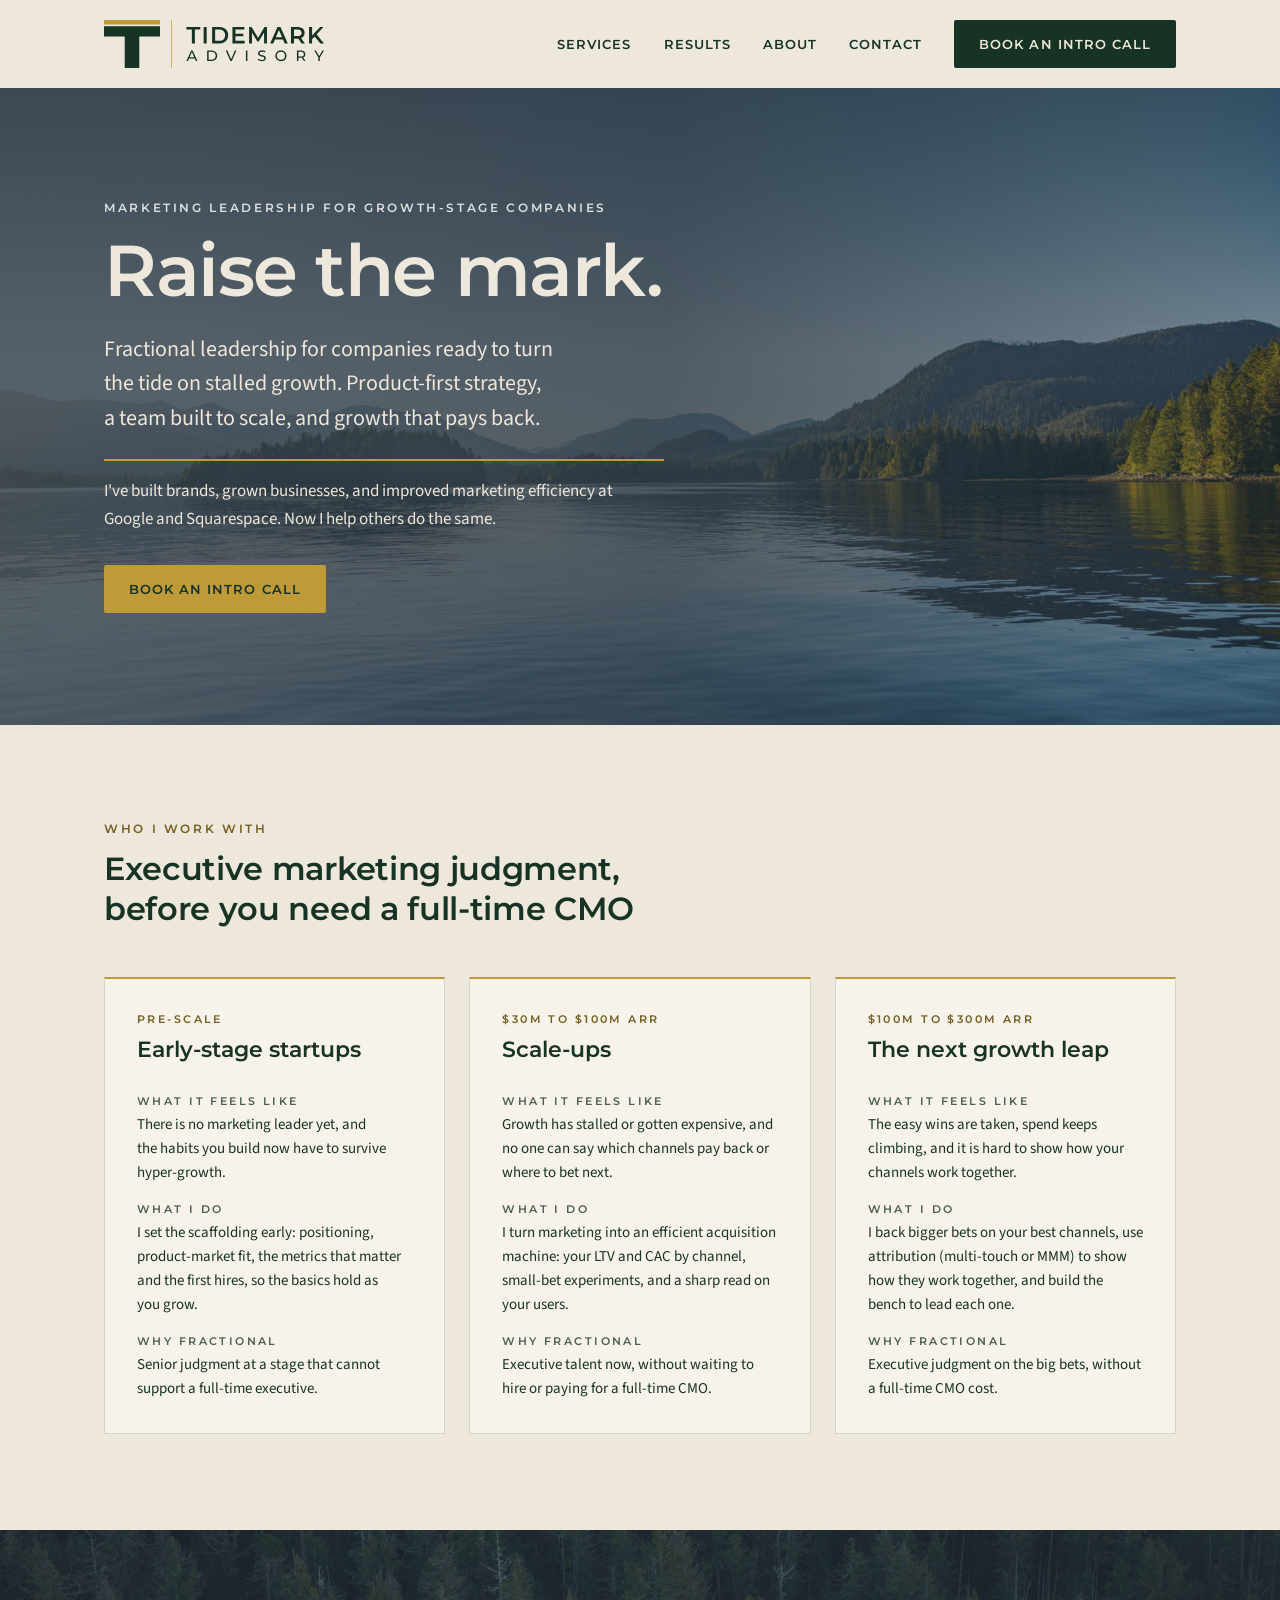
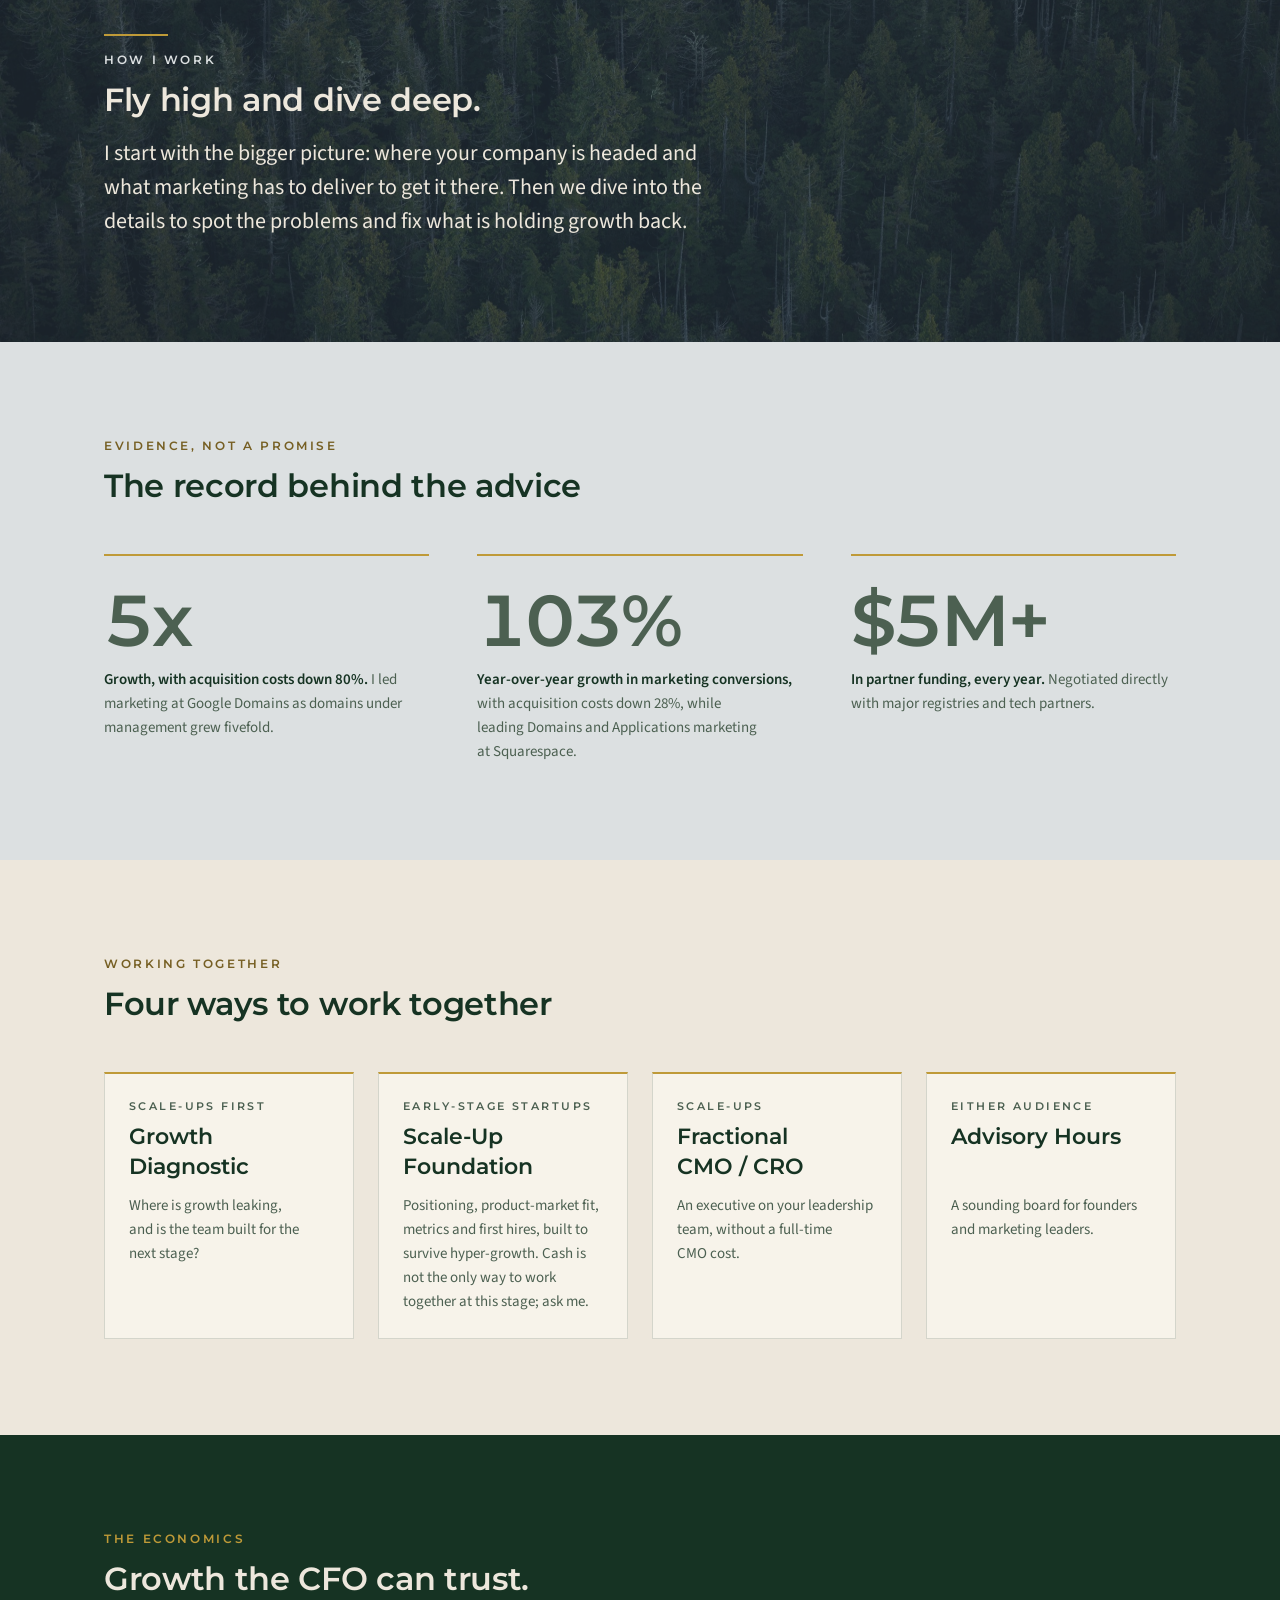
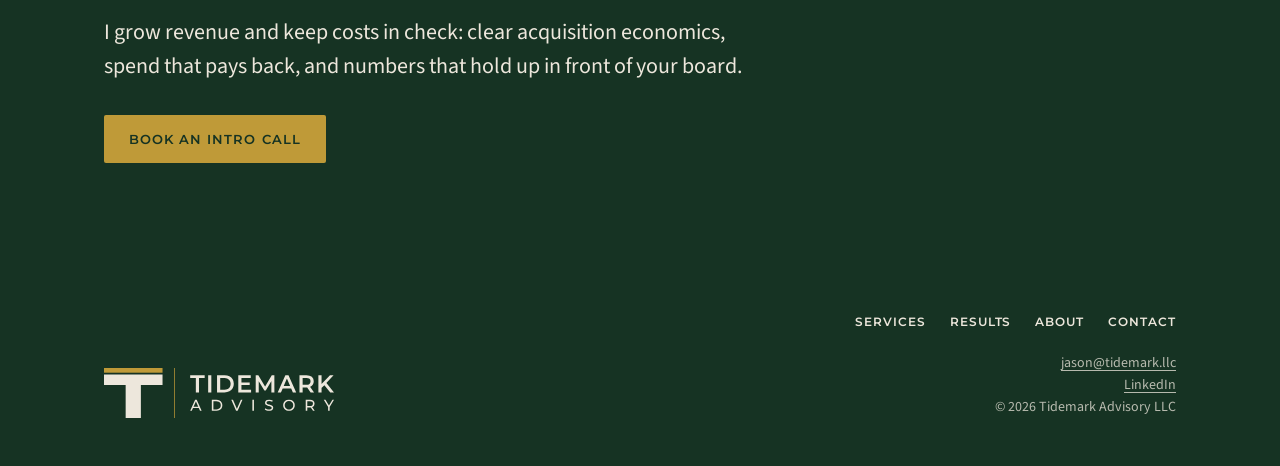
==== commit 4764de87: "Show three growth stages on Home and align card rows - Who I work with: three cards (pre-scale, $30M" ====
--- a/index.html
+++ b/index.html
@@ -57,21 +57,30 @@
     <h2 class="h2">Executive marketing judgment, before you need a full-time CMO</h2>
     <div class="audiences">
       <article class="card">
-        <p class="eyebrow sm">$30M to $100M or $100M to $300M ARR</p>
-        <h3 class="h3">Scale-ups</h3>
-        <dl class="body-sm">
-          <dt>What it feels like</dt><dd>Growth has stalled or gotten expensive, the team was built for the last stage, and marketing is hard to explain to the CFO and board.</dd>
-          <dt>What I do</dt><dd>I assess program impact, find the leadership gaps, uplevel the team and reset toward product-led, LTV-minded growth.</dd>
-          <dt>Why fractional</dt><dd>Executive talent now, without a full-time CMO cost.</dd>
-        </dl>
-      </article>
-      <article class="card">
         <p class="eyebrow sm">Pre-scale</p>
         <h3 class="h3">Early-stage startups</h3>
         <dl class="body-sm">
           <dt>What it feels like</dt><dd>There is no marketing leader yet, and the habits you build now have to survive hyper-growth.</dd>
-          <dt>What I do</dt><dd>I set the scaffolding early: positioning, product-market fit, metrics and the first hires.</dd>
+          <dt>What I do</dt><dd>I set the scaffolding early: positioning, product-market fit, the metrics that matter and the first hires, so the basics hold as you grow.</dd>
           <dt>Why fractional</dt><dd>Senior judgment at a stage that cannot support a full-time executive.</dd>
+        </dl>
+      </article>
+      <article class="card">
+        <p class="eyebrow sm">$30M to $100M ARR</p>
+        <h3 class="h3">Scale-ups</h3>
+        <dl class="body-sm">
+          <dt>What it feels like</dt><dd>Growth has stalled or gotten expensive, and no one can say which channels pay back or where to bet next.</dd>
+          <dt>What I do</dt><dd>I turn marketing into an efficient acquisition machine: your LTV and CAC by channel, small-bet experiments, and a sharp read on your users.</dd>
+          <dt>Why fractional</dt><dd>Executive talent now, without waiting to hire or paying for a full-time CMO.</dd>
+        </dl>
+      </article>
+      <article class="card">
+        <p class="eyebrow sm">$100M to $300M ARR</p>
+        <h3 class="h3">The next growth leap</h3>
+        <dl class="body-sm">
+          <dt>What it feels like</dt><dd>The easy wins are taken, spend keeps climbing, and it is hard to show how your channels work together.</dd>
+          <dt>What I do</dt><dd>I back bigger bets on your best channels, use attribution (multi-touch or MMM) to show how they work together, and build the bench to lead each one.</dd>
+          <dt>Why fractional</dt><dd>Executive judgment on the big bets, without a full-time CMO cost.</dd>
         </dl>
       </article>
     </div>
--- a/assets/css/site.css
+++ b/assets/css/site.css
@@ -110,7 +110,7 @@
 .card h3 { margin: var(--space-2) 0 var(--space-3); }
 
 /* home: audiences */
-.audiences { display: grid; grid-template-columns: repeat(2, 1fr); gap: var(--space-5); margin-top: var(--space-7); }
+.audiences { display: grid; grid-template-columns: repeat(3, 1fr); gap: var(--space-5); margin-top: var(--space-7); }
 .audiences .card { padding: clamp(24px, 3vw, 32px); }
 .audiences dt { font-family: var(--font-display); font-weight: 600; font-size: 11px; line-height: 16px; letter-spacing: .22em; text-transform: uppercase; color: var(--ink-muted); margin-top: var(--space-4); }
 .audiences dd { margin-top: var(--space-1); }
@@ -209,6 +209,7 @@
 
 /* responsive */
 @media (max-width: 1040px) {
+  .audiences { grid-template-columns: 1fr; }
   .offers { grid-template-columns: repeat(2, 1fr); }
   .channels { grid-template-columns: repeat(3, 1fr); }
 }
@@ -228,7 +229,7 @@
 @media (max-width: 600px) {
   body { font-size: 16px; line-height: 26px; }
   .site-nav { flex-wrap: wrap; }
-  .site-nav .btn { width: 100%; }
+  .site-nav .btn { display: none; } /* the page has its own call-to-action; the header one only crowds a phone */
   .offers { grid-template-columns: 1fr; }
   .channels { grid-template-columns: repeat(2, 1fr); }
   .offer .row { grid-template-columns: 1fr; gap: var(--space-1); }
@@ -339,3 +340,25 @@
 
 /* Results subhead: one line on tablet and desktop, wraps only on small screens */
 @media (min-width: 721px) { .page-head.compact .lead { max-width: none; text-wrap: nowrap; } }
+
+/* intro-call form (Contact) */
+.intro-form { margin-top: var(--space-4); }
+.intro-form .field { margin-top: var(--space-4); }
+.intro-form label { display: block; font-family: var(--font-display); font-weight: 600; font-size: 12px; line-height: 16px; letter-spacing: .08em; text-transform: uppercase; margin-bottom: var(--space-2); }
+.intro-form .opt { text-transform: none; letter-spacing: 0; font-family: var(--font-body); font-weight: 400; opacity: .8; }
+.intro-form input, .intro-form textarea { width: 100%; font: inherit; color: inherit; background: rgba(255, 255, 255, .08); border: 1px solid var(--line-strong); border-radius: var(--radius-sm); padding: 12px var(--space-3); min-height: 48px; transition: border-color var(--t) var(--ease), background var(--t) var(--ease); }
+.intro-form textarea { resize: vertical; }
+.intro-form input:focus-visible, .intro-form textarea:focus-visible { outline: 2px solid var(--burnished-gold); outline-offset: 2px; border-color: var(--burnished-gold); background: rgba(255, 255, 255, .12); }
+.intro-form .hp { position: absolute; left: -9999px; width: 1px; height: 1px; overflow: hidden; }
+.intro-form .btn { margin-top: var(--space-5); width: 100%; cursor: pointer; }
+.intro-form .btn[disabled] { opacity: .6; cursor: progress; }
+.intro-form .form-note { margin-top: var(--space-3); font-size: 14px; line-height: 22px; opacity: .85; }
+.intro-form .form-status { margin-top: var(--space-3); font-weight: 600; }
+.intro-form .form-status:empty { display: none; }
+.intro-form.sent .field, .intro-form.sent .btn, .intro-form.sent .form-note { display: none; }
+
+/* card rows line up across a row of cards: small label, heading and body each start at the same height */
+.offers .card { display: grid; grid-row: span 3; grid-template-rows: subgrid; row-gap: 0; }
+.audiences .card { display: grid; grid-row: span 8; grid-template-rows: subgrid; row-gap: 0; align-content: start; }
+.audiences dl { display: grid; grid-row: span 6; grid-template-rows: subgrid; row-gap: 0; }
+.result { row-gap: 0; }
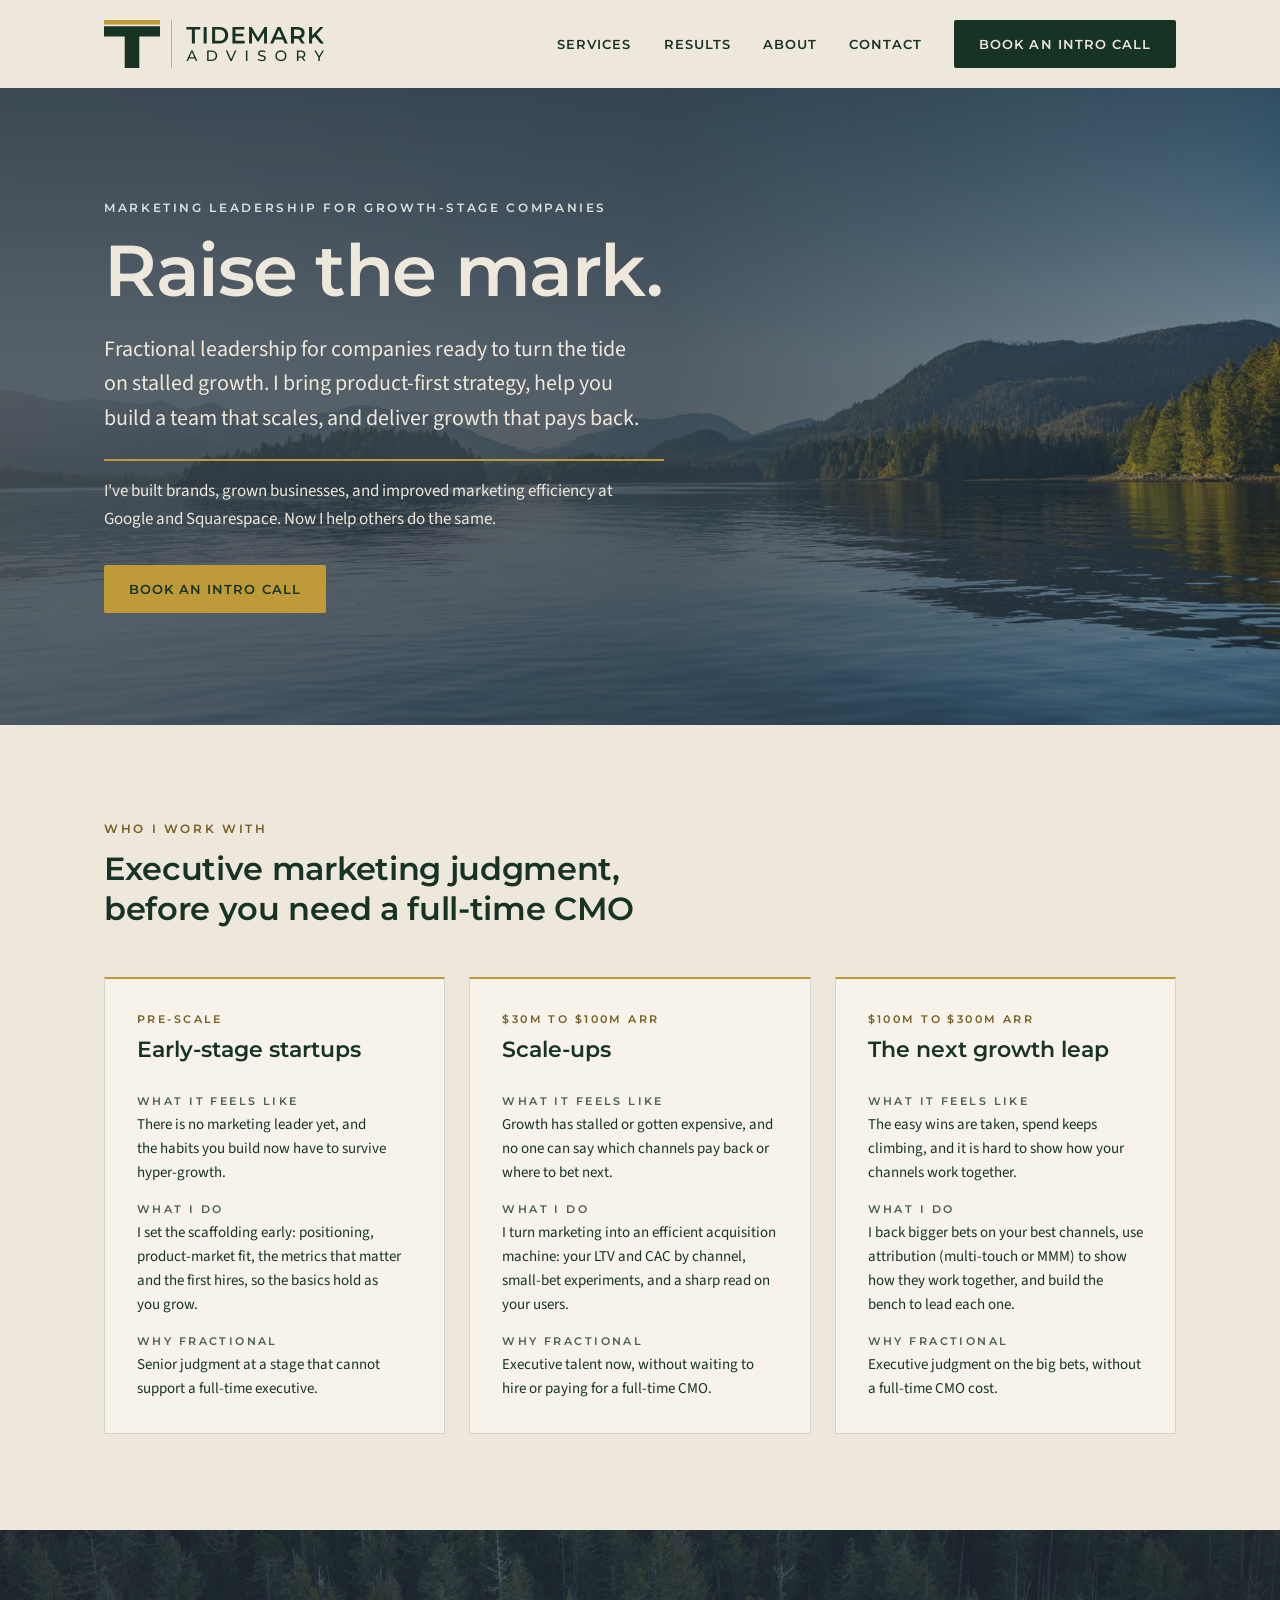
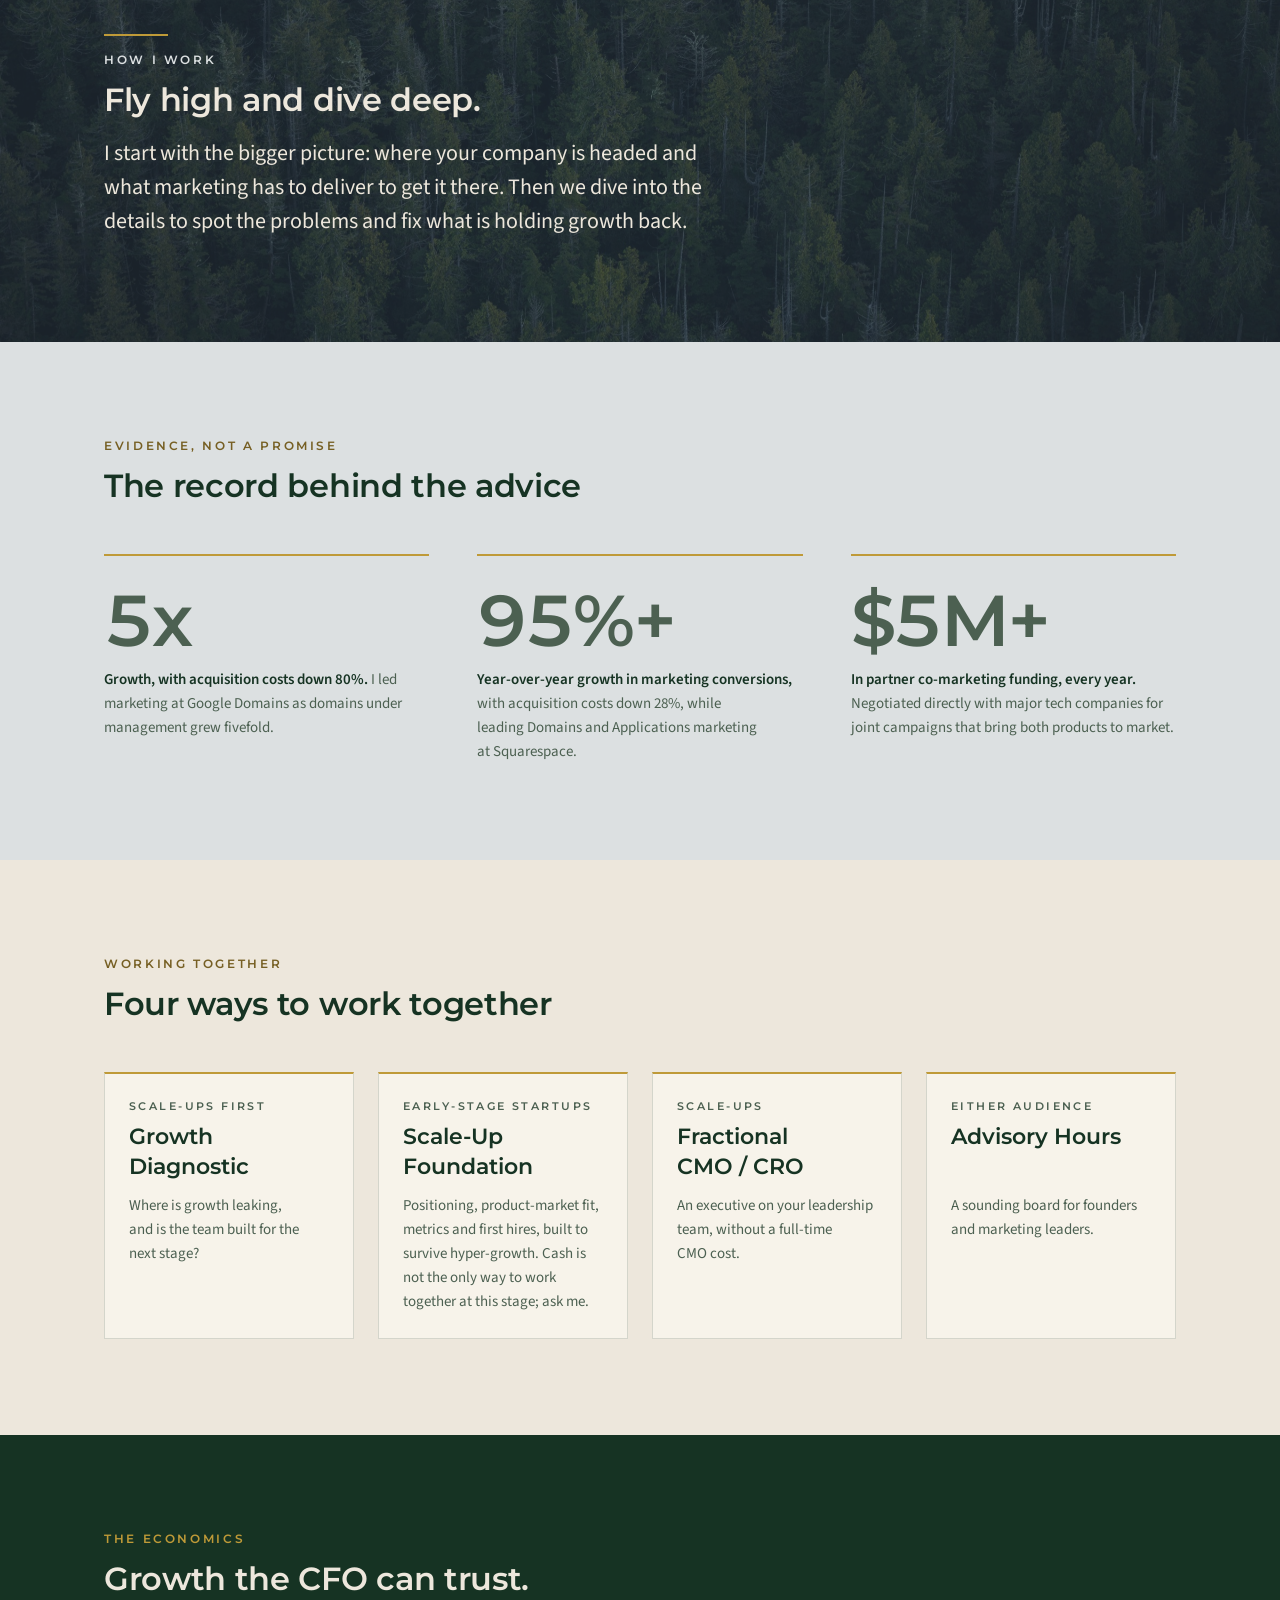
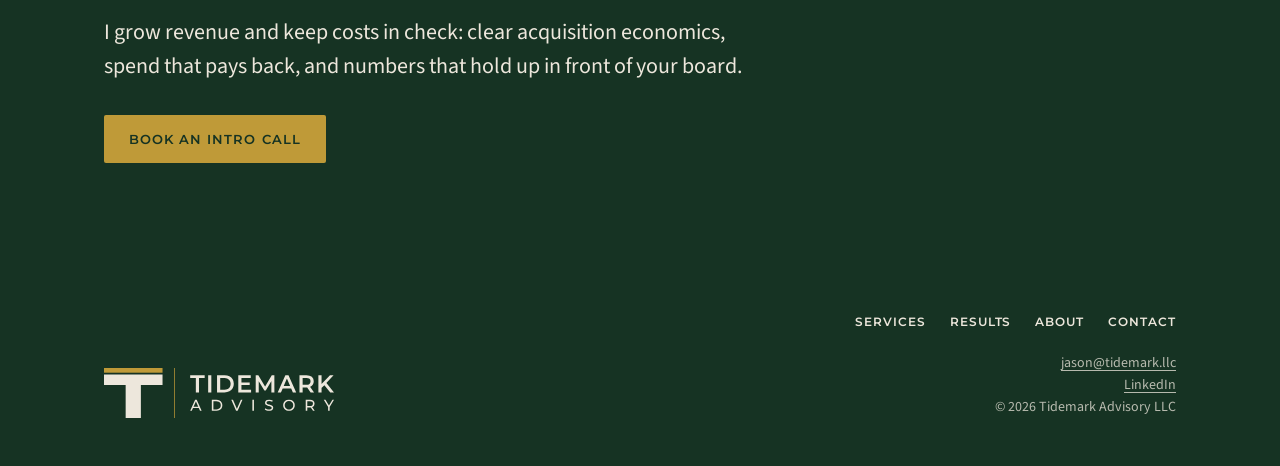
==== commit 29d3d32c: "Apply mentor feedback: soften Squarespace figures, clarify co-marketing funding, simplify About page" ====
--- a/index.html
+++ b/index.html
@@ -4,12 +4,12 @@
 <meta charset="utf-8">
 <meta name="viewport" content="width=device-width, initial-scale=1">
 <title>Tidemark Advisory | Fractional CMO leadership</title>
-<meta name="description" content="Fractional marketing leadership for companies ready to turn the tide on stalled growth. Product-first strategy, a team built to scale, and growth that pays back.">
+<meta name="description" content="Fractional marketing leadership for companies ready to turn the tide on stalled growth. Product-first strategy, help building a team that scales, and growth that pays back.">
 <link rel="canonical" href="https://tidemark.llc/">
 <meta property="og:type" content="website">
 <meta property="og:site_name" content="Tidemark Advisory">
 <meta property="og:title" content="Tidemark Advisory | Fractional CMO leadership">
-<meta property="og:description" content="Fractional marketing leadership for companies ready to turn the tide on stalled growth. Product-first strategy, a team built to scale, and growth that pays back.">
+<meta property="og:description" content="Fractional marketing leadership for companies ready to turn the tide on stalled growth. Product-first strategy, help building a team that scales, and growth that pays back.">
 <meta property="og:url" content="https://tidemark.llc/">
 <meta property="og:image" content="https://tidemark.llc/assets/img/og-image.png">
 <meta name="twitter:card" content="summary_large_image">
@@ -45,7 +45,7 @@
   <div class="inner wrap">
     <p class="eyebrow">Marketing leadership for growth-stage companies</p>
     <h1 class="display">Raise the mark.</h1>
-    <p class="lead">Fractional leadership for companies ready to turn the tide on stalled growth. Product-first strategy, a team built to scale, and growth that pays back.</p>
+    <p class="lead">Fractional leadership for companies ready to turn the tide on stalled growth. I bring product-first strategy, help you build a team that scales, and deliver growth that pays back.</p>
     <p class="support">I've built brands, grown businesses, and improved marketing efficiency at Google and Squarespace. Now I help others do the same.</p>
     <p class="cta"><a class="btn btn-accent" href="contact.html">Book an intro call</a></p>
   </div>
@@ -104,8 +104,8 @@
     <h2 class="h2">The record behind the advice</h2>
     <div class="stats">
       <div class="stat"><p class="figure">5x</p><p class="body-sm"><b>Growth, with acquisition costs down 80%.</b> I led marketing at Google Domains as domains under management grew fivefold.</p></div>
-      <div class="stat"><p class="figure">109%</p><p class="body-sm"><b>Year-over-year growth in marketing conversions,</b> with acquisition costs down 28%, while leading Domains and Applications marketing at Squarespace.</p></div>
-      <div class="stat"><p class="figure">$5M+</p><p class="body-sm"><b>In partner funding, every year.</b> Negotiated directly with major registries and tech partners.</p></div>
+      <div class="stat"><p class="figure">100%+</p><p class="body-sm"><b>Year-over-year growth in marketing conversions,</b> with acquisition costs down 28%, while leading Domains and Applications marketing at Squarespace.</p></div>
+      <div class="stat"><p class="figure">$5M+</p><p class="body-sm"><b>In partner co-marketing funding, every year.</b> Negotiated directly with major tech companies for joint campaigns that bring both products to market.</p></div>
     </div>
   </div>
 </section>
--- a/assets/css/site.css
+++ b/assets/css/site.css
@@ -362,3 +362,8 @@
 .audiences .card { display: grid; grid-row: span 8; grid-template-rows: subgrid; row-gap: 0; align-content: start; }
 .audiences dl { display: grid; grid-row: span 6; grid-template-rows: subgrid; row-gap: 0; }
 .result { row-gap: 0; }
+
+/* About: single photo with caption (replaces portrait + ID card) */
+.about .side { margin: 0; }
+.about .side .candid { margin: 0; aspect-ratio: 4 / 5; }
+.about .side figcaption { margin-top: var(--space-3); color: var(--ink-muted); font-style: italic; }
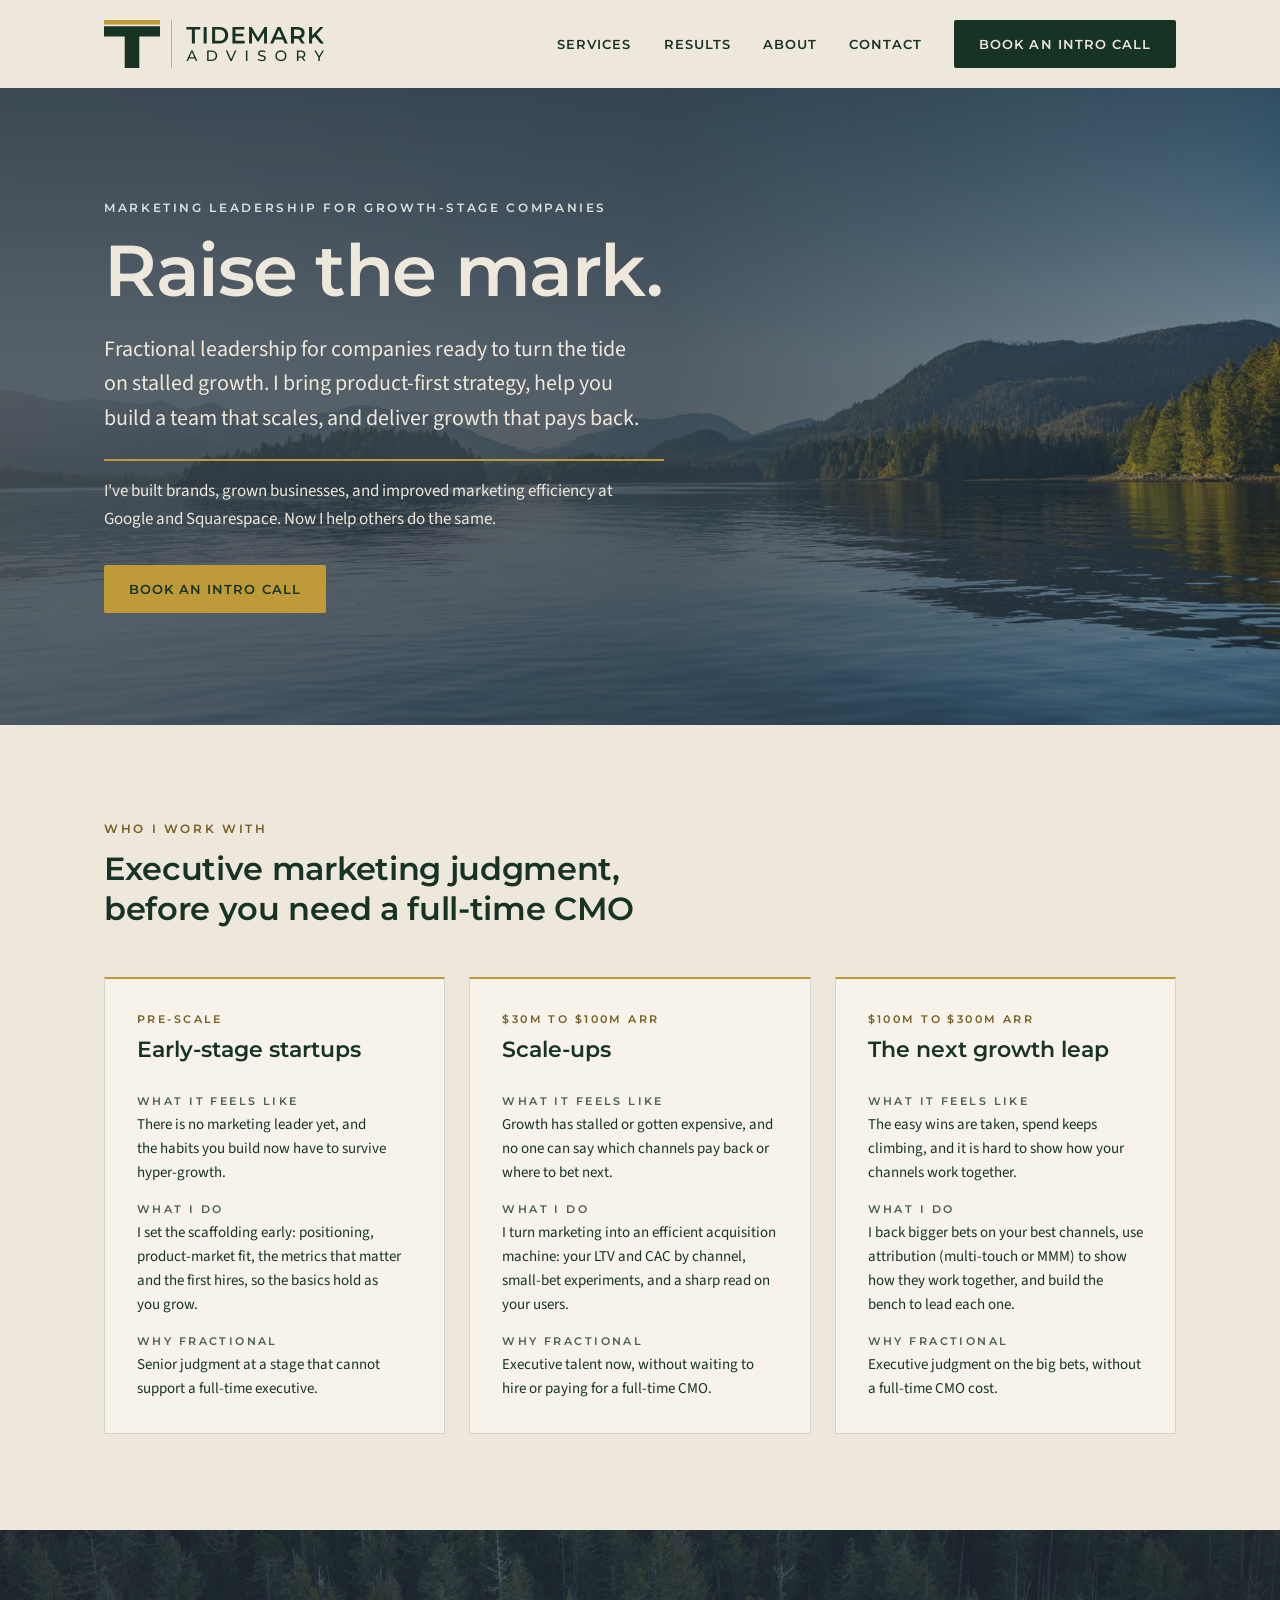
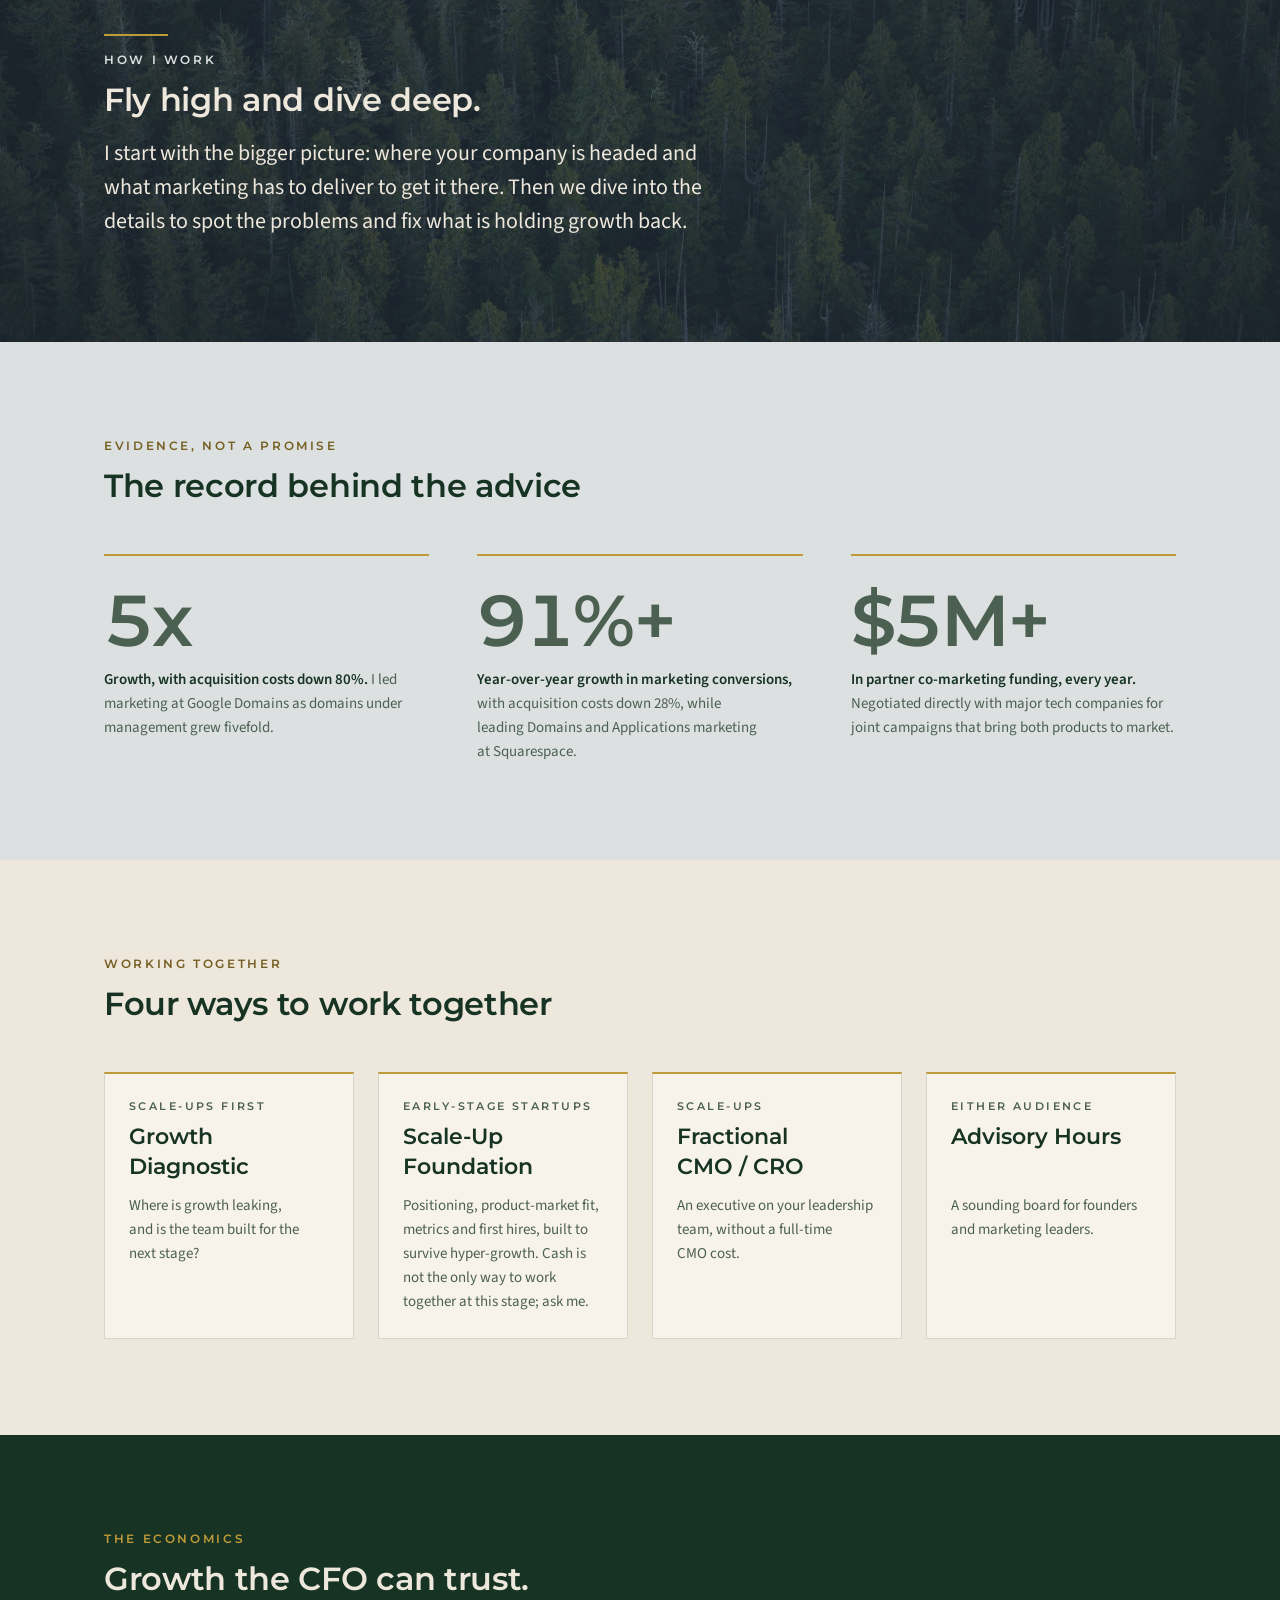
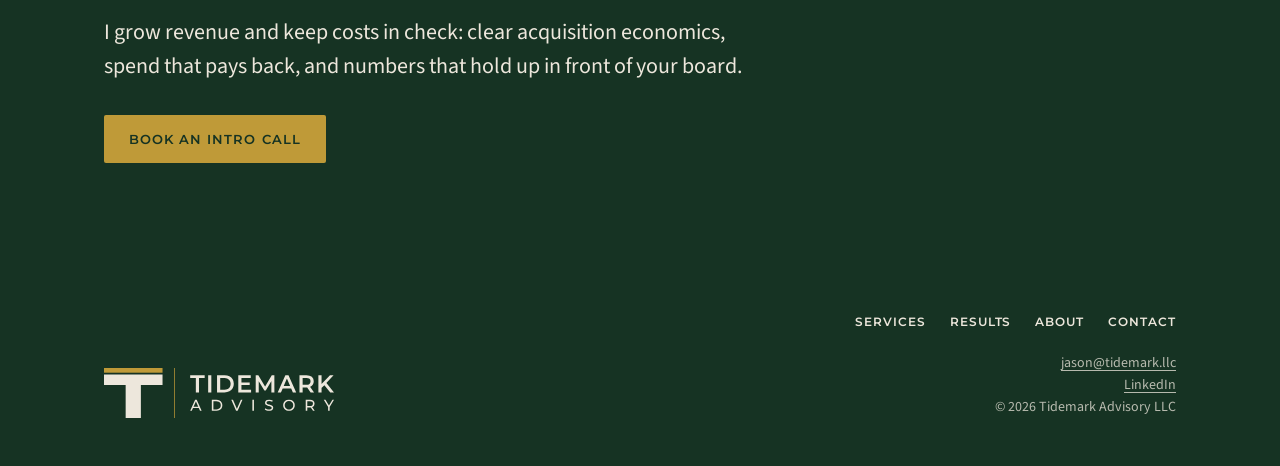
==== commit c23eee68: "Add Cloudflare Web Analytics snippet to all pages Co-Authored-By: Claude Sonnet 5.5 <noreply@anthrop" ====
--- a/index.html
+++ b/index.html
@@ -141,5 +141,6 @@
     </div>
   </div>
 </footer>
+  <!-- Cloudflare Web Analytics --><script defer src='https://static.cloudflareinsights.com/beacon.min.js' data-cf-beacon='{"token": "929f76ebe7434eb6bf76ff28fde62afd"}'></script><!-- End Cloudflare Web Analytics -->
 </body>
 </html>
--- a/assets/css/site.css
+++ b/assets/css/site.css
@@ -367,3 +367,27 @@
 .about .side { margin: 0; }
 .about .side .candid { margin: 0; aspect-ratio: 4 / 5; }
 .about .side figcaption { margin-top: var(--space-3); color: var(--ink-muted); font-style: italic; }
+
+/* Contact: left column carries "what to expect" and the email/LinkedIn links */
+.expect { margin-top: var(--space-7); max-width: 560px; }
+.expect .eyebrow { margin-bottom: var(--space-3); }
+.expect ul { list-style: none; margin: 0; padding: 0; }
+.expect li { border-top: 1px solid var(--line-strong); padding: var(--space-3) 0; }
+.expect li b { font-family: var(--font-display); font-weight: 600; }
+.expect li:last-child { border-bottom: 1px solid var(--line-strong); }
+.reach { margin-top: var(--space-6); }
+.reach .email { margin-top: var(--space-1); }
+.reach .social { margin-top: var(--space-2); }
+.reach a { text-decoration: underline; text-underline-offset: 3px; text-decoration-thickness: 1px; text-decoration-color: currentColor; transition: color var(--t) var(--ease), text-decoration-color var(--t) var(--ease); }
+@media (hover: hover) { .reach a:hover { color: var(--accent-text); text-decoration-color: var(--burnished-gold); } }
+@media (max-width: 880px) { .expect { margin-top: var(--space-6); } }
+.reach-m { display: none; }
+@media (max-width: 880px) { .reach-d { display: none; } .reach-m { display: block; margin-top: 0; } }
+/* phones: heading, then the form, then What to expect, then email/LinkedIn */
+@media (max-width: 880px) {
+  .contact .intro { display: contents; }
+  .contact .intro-head { order: 0; }
+  .contact .book { order: 1; }
+  .contact .expect { order: 2; margin-top: 0; }
+  .contact .reach-m { order: 3; }
+}
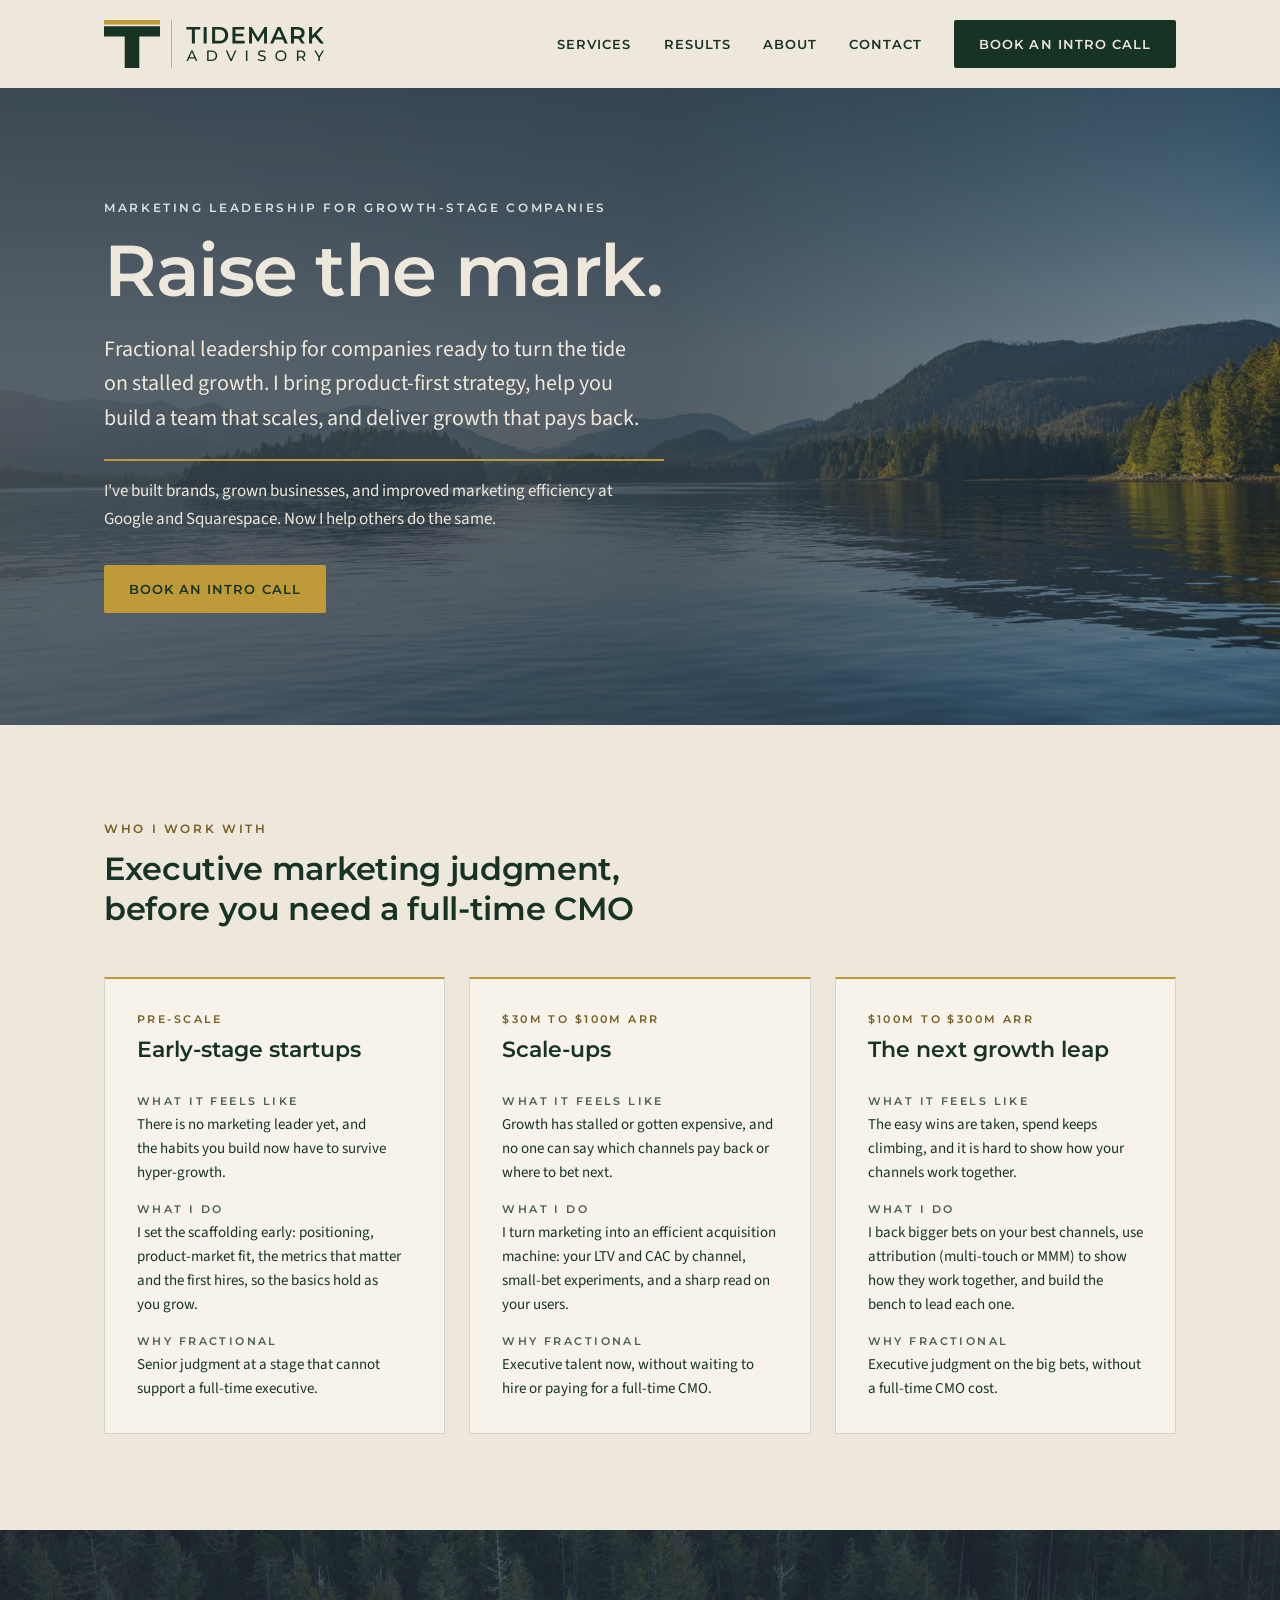
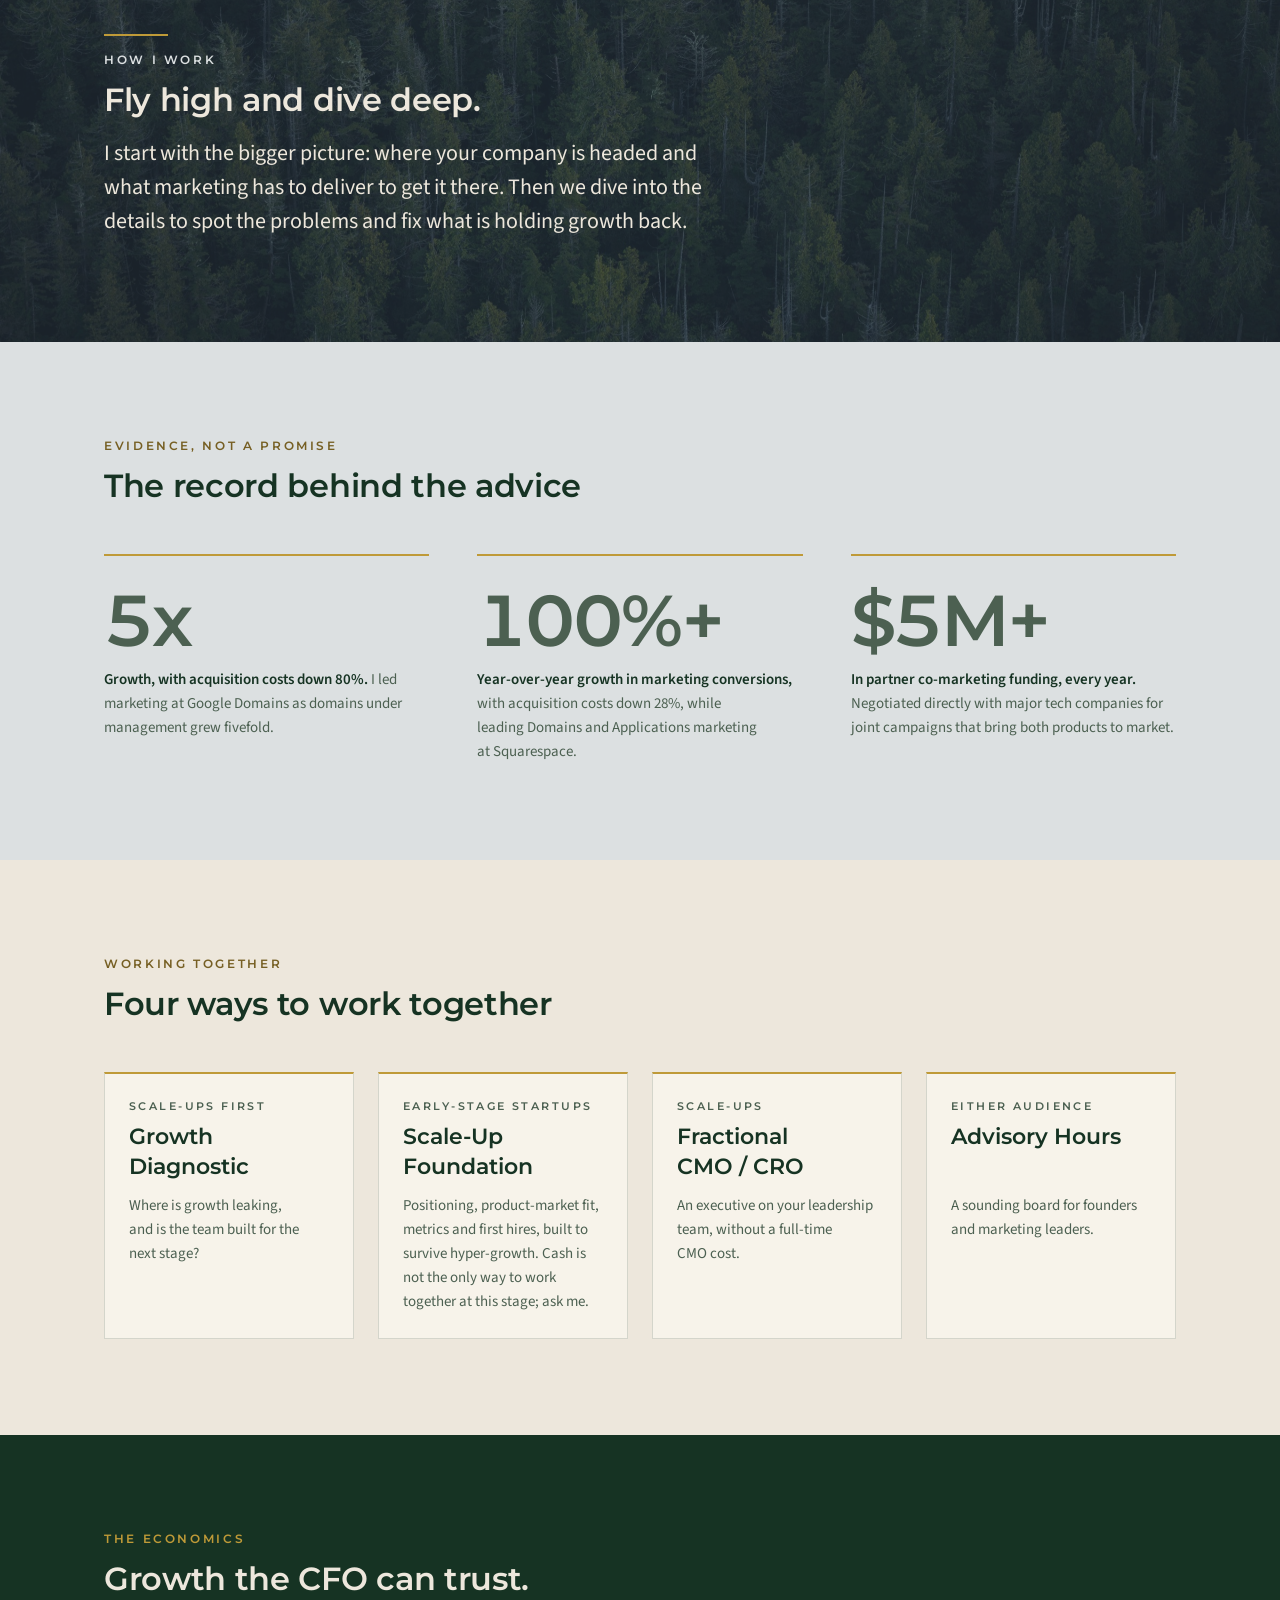
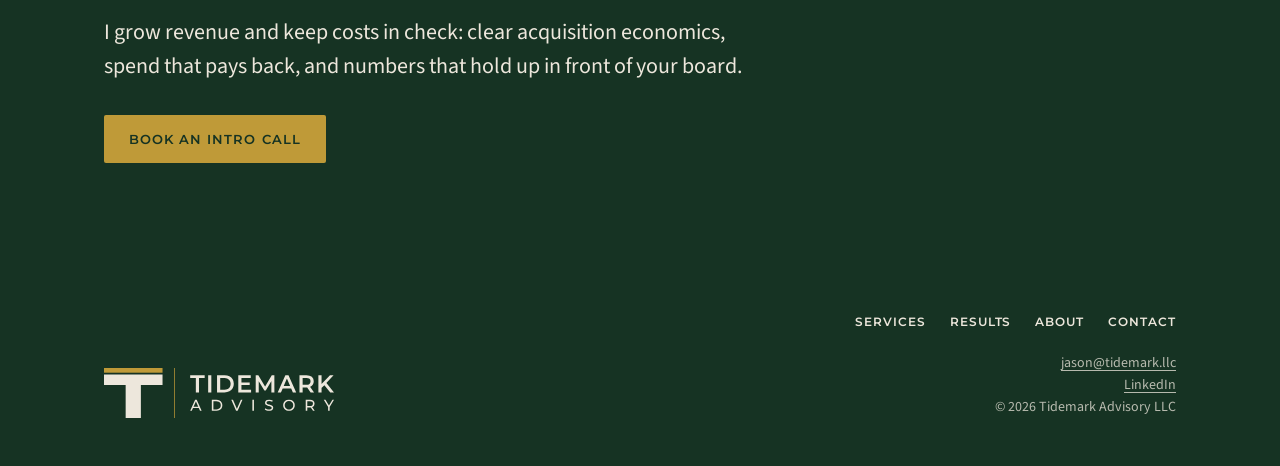
==== commit 2e70e4bc: "Sharpen Home and Results page titles Co-Authored-By: Claude Sonnet 5.5 <noreply@anthropic.com>" ====
--- a/index.html
+++ b/index.html
@@ -3,12 +3,12 @@
 <head>
 <meta charset="utf-8">
 <meta name="viewport" content="width=device-width, initial-scale=1">
-<title>Tidemark Advisory | Fractional CMO leadership</title>
+<title>Tidemark Advisory | Fractional CMO for Growth-Stage Companies</title>
 <meta name="description" content="Fractional marketing leadership for companies ready to turn the tide on stalled growth. Product-first strategy, help building a team that scales, and growth that pays back.">
 <link rel="canonical" href="https://tidemark.llc/">
 <meta property="og:type" content="website">
 <meta property="og:site_name" content="Tidemark Advisory">
-<meta property="og:title" content="Tidemark Advisory | Fractional CMO leadership">
+<meta property="og:title" content="Tidemark Advisory | Fractional CMO for Growth-Stage Companies">
 <meta property="og:description" content="Fractional marketing leadership for companies ready to turn the tide on stalled growth. Product-first strategy, help building a team that scales, and growth that pays back.">
 <meta property="og:url" content="https://tidemark.llc/">
 <meta property="og:image" content="https://tidemark.llc/assets/img/og-image.png">
